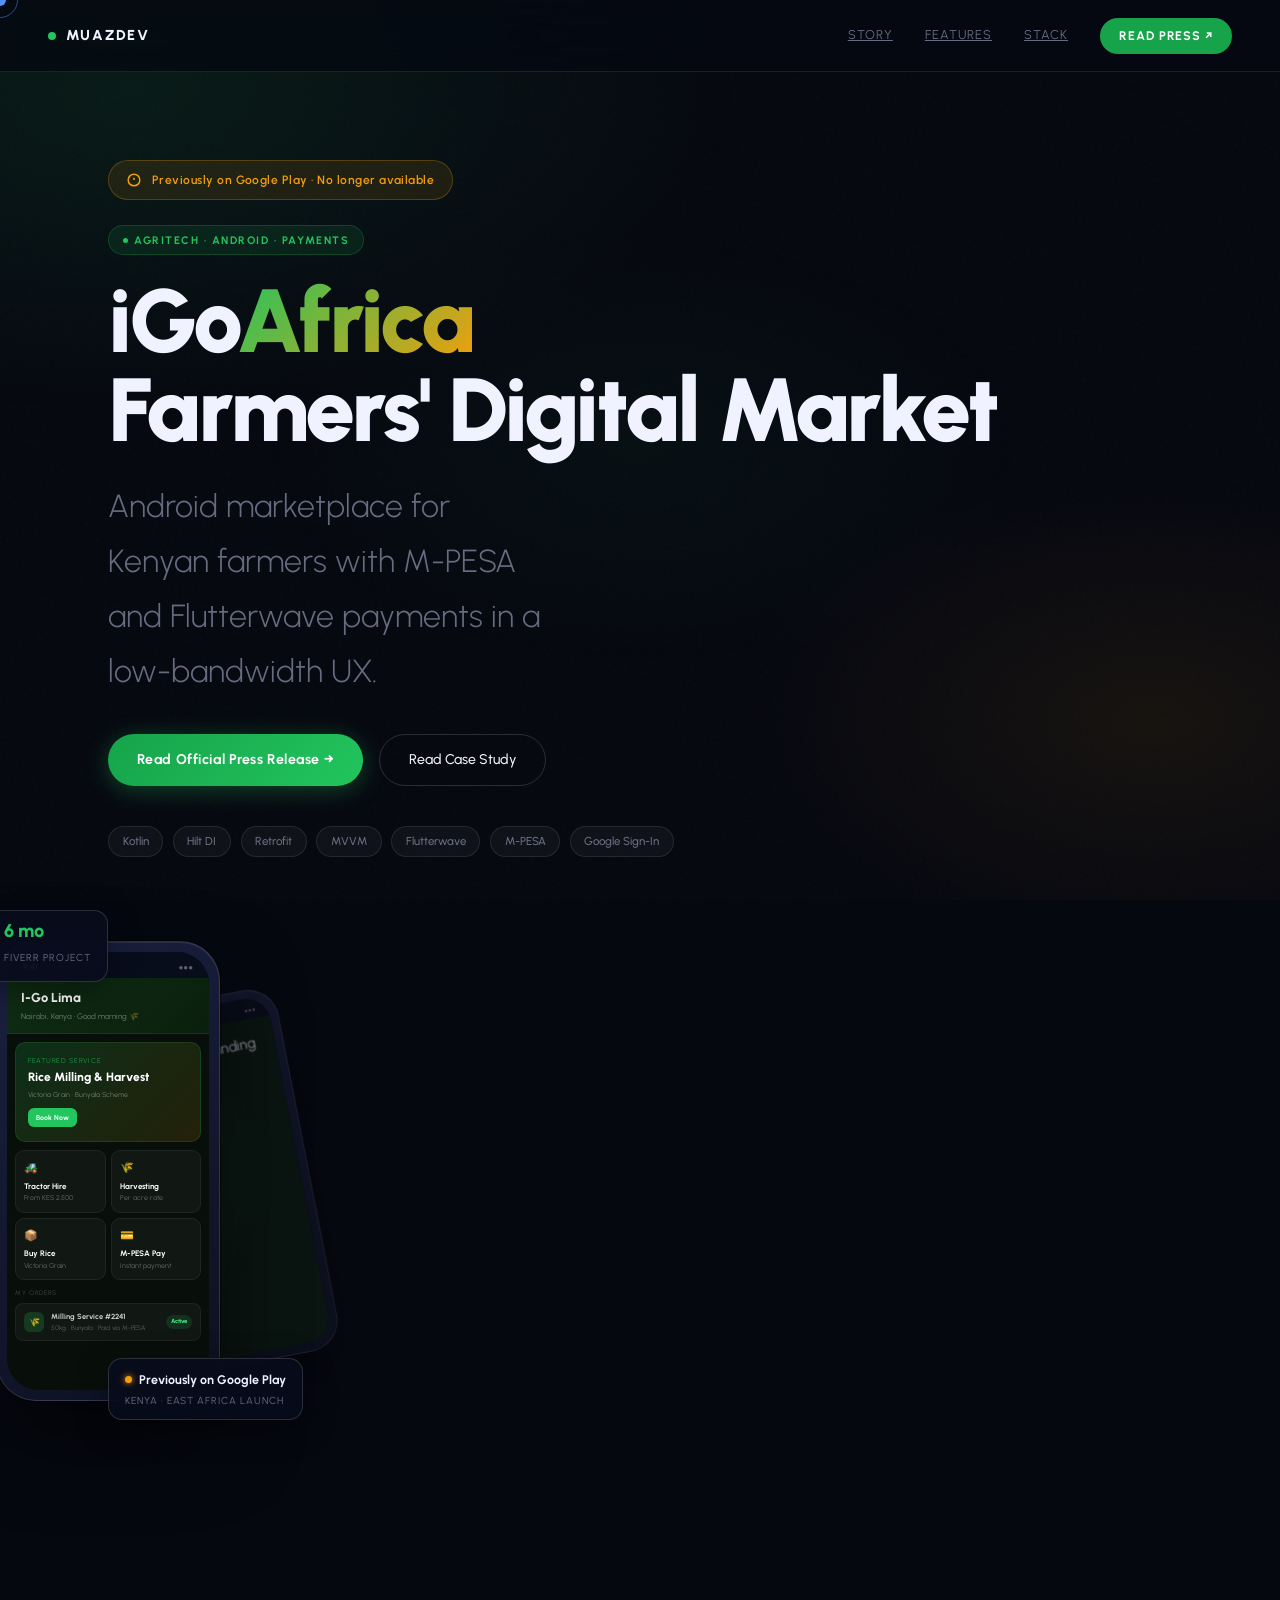
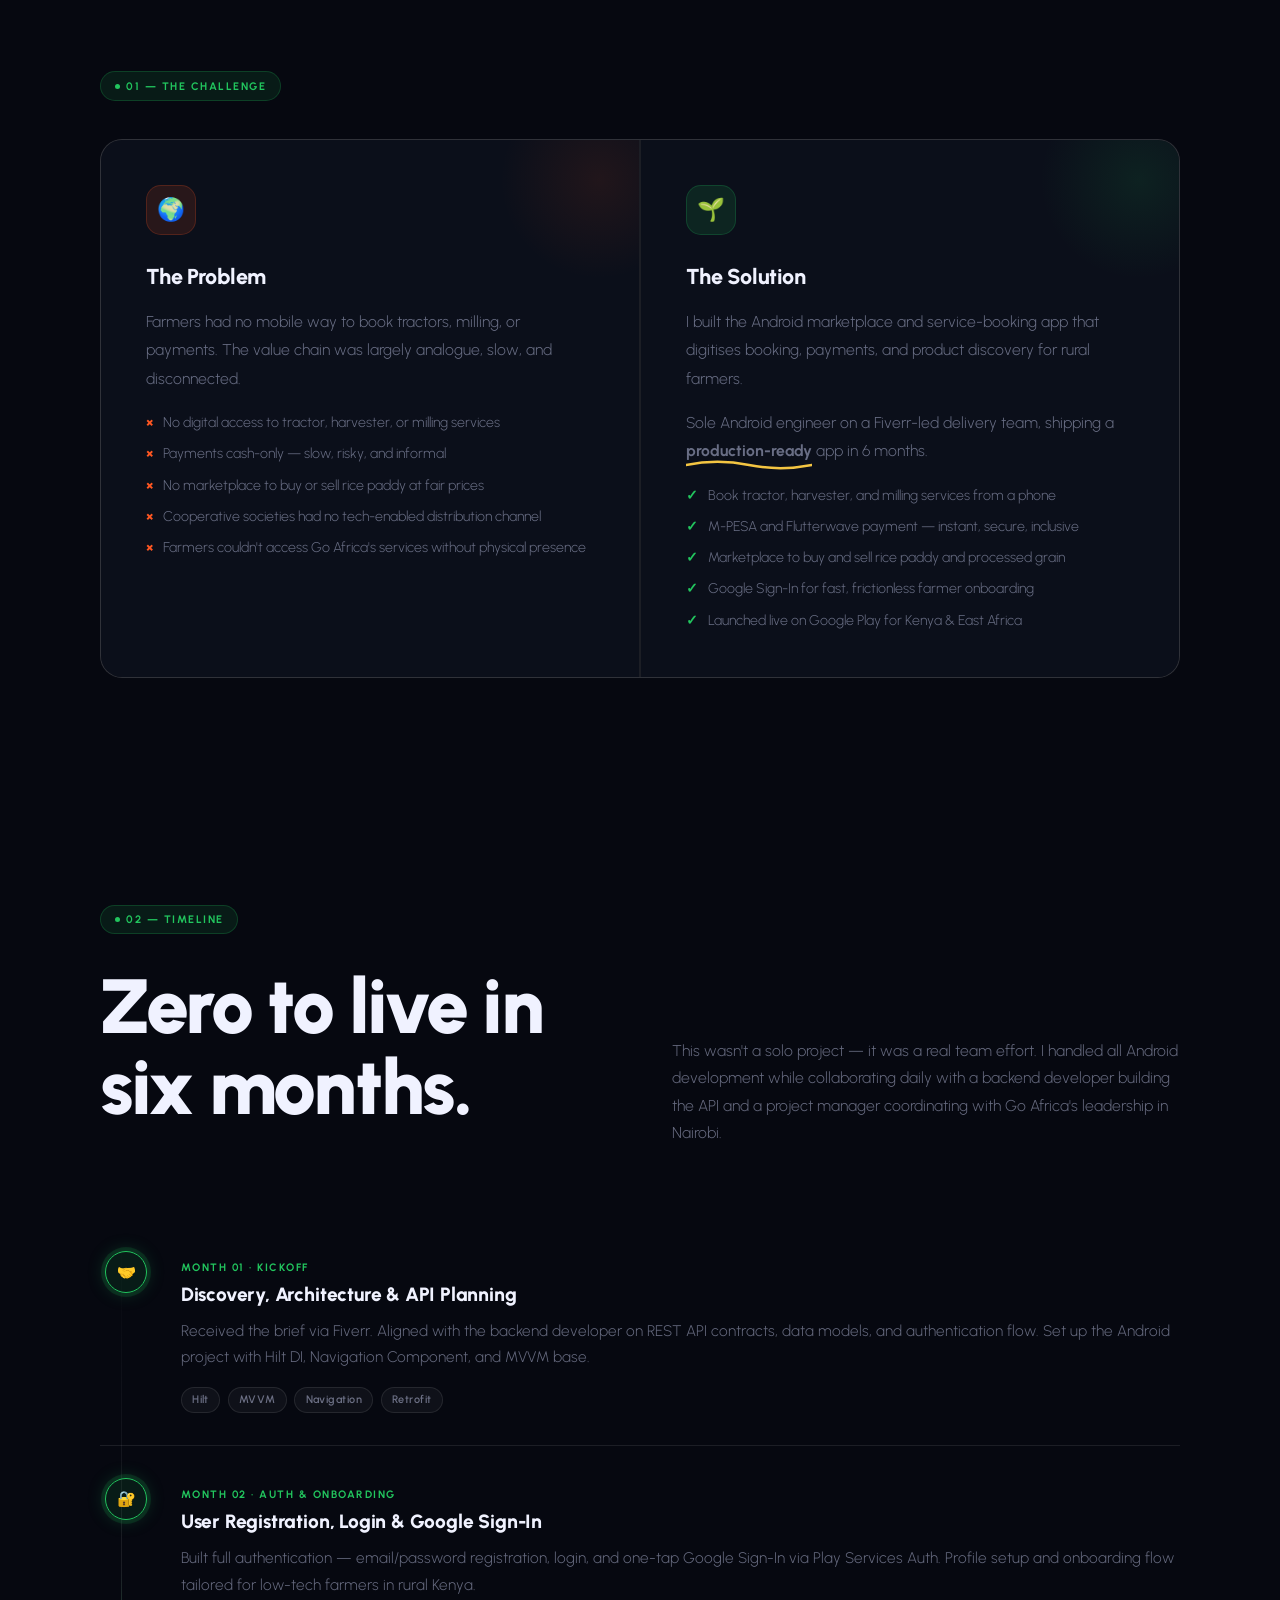
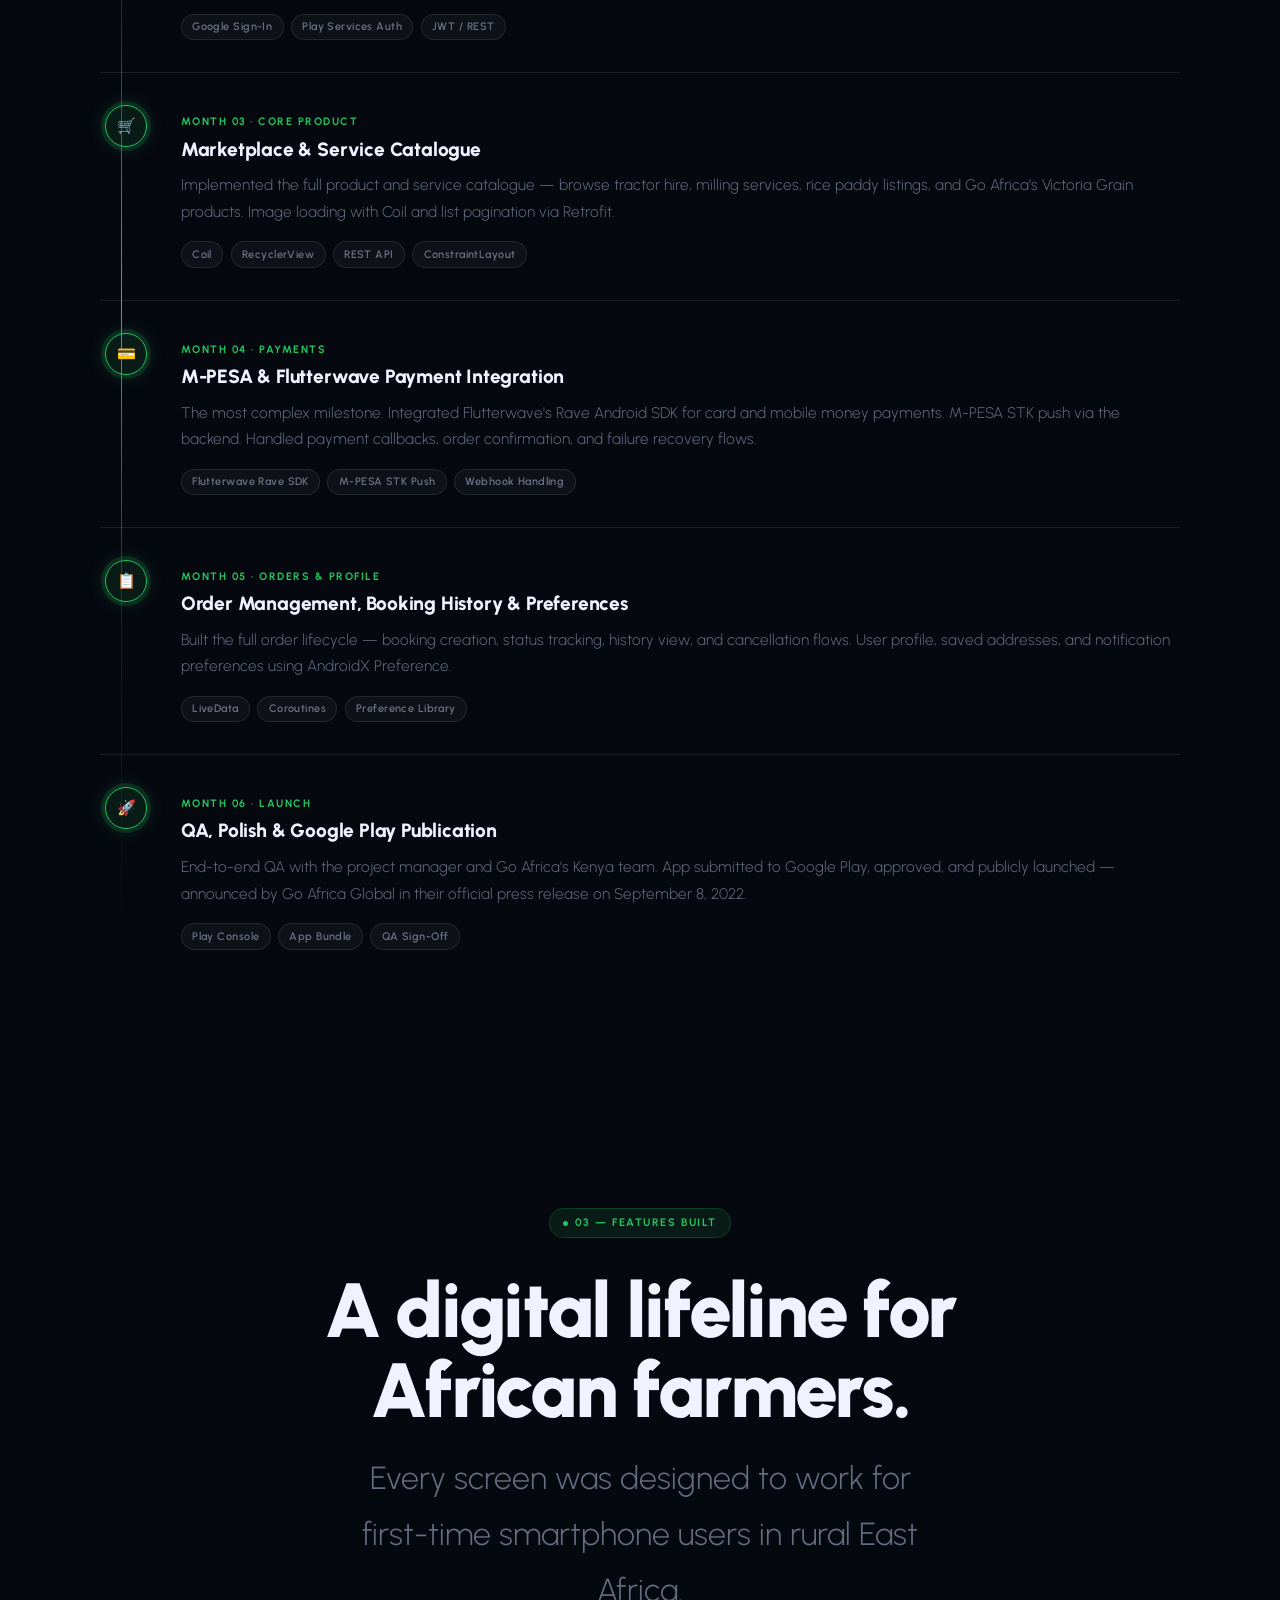
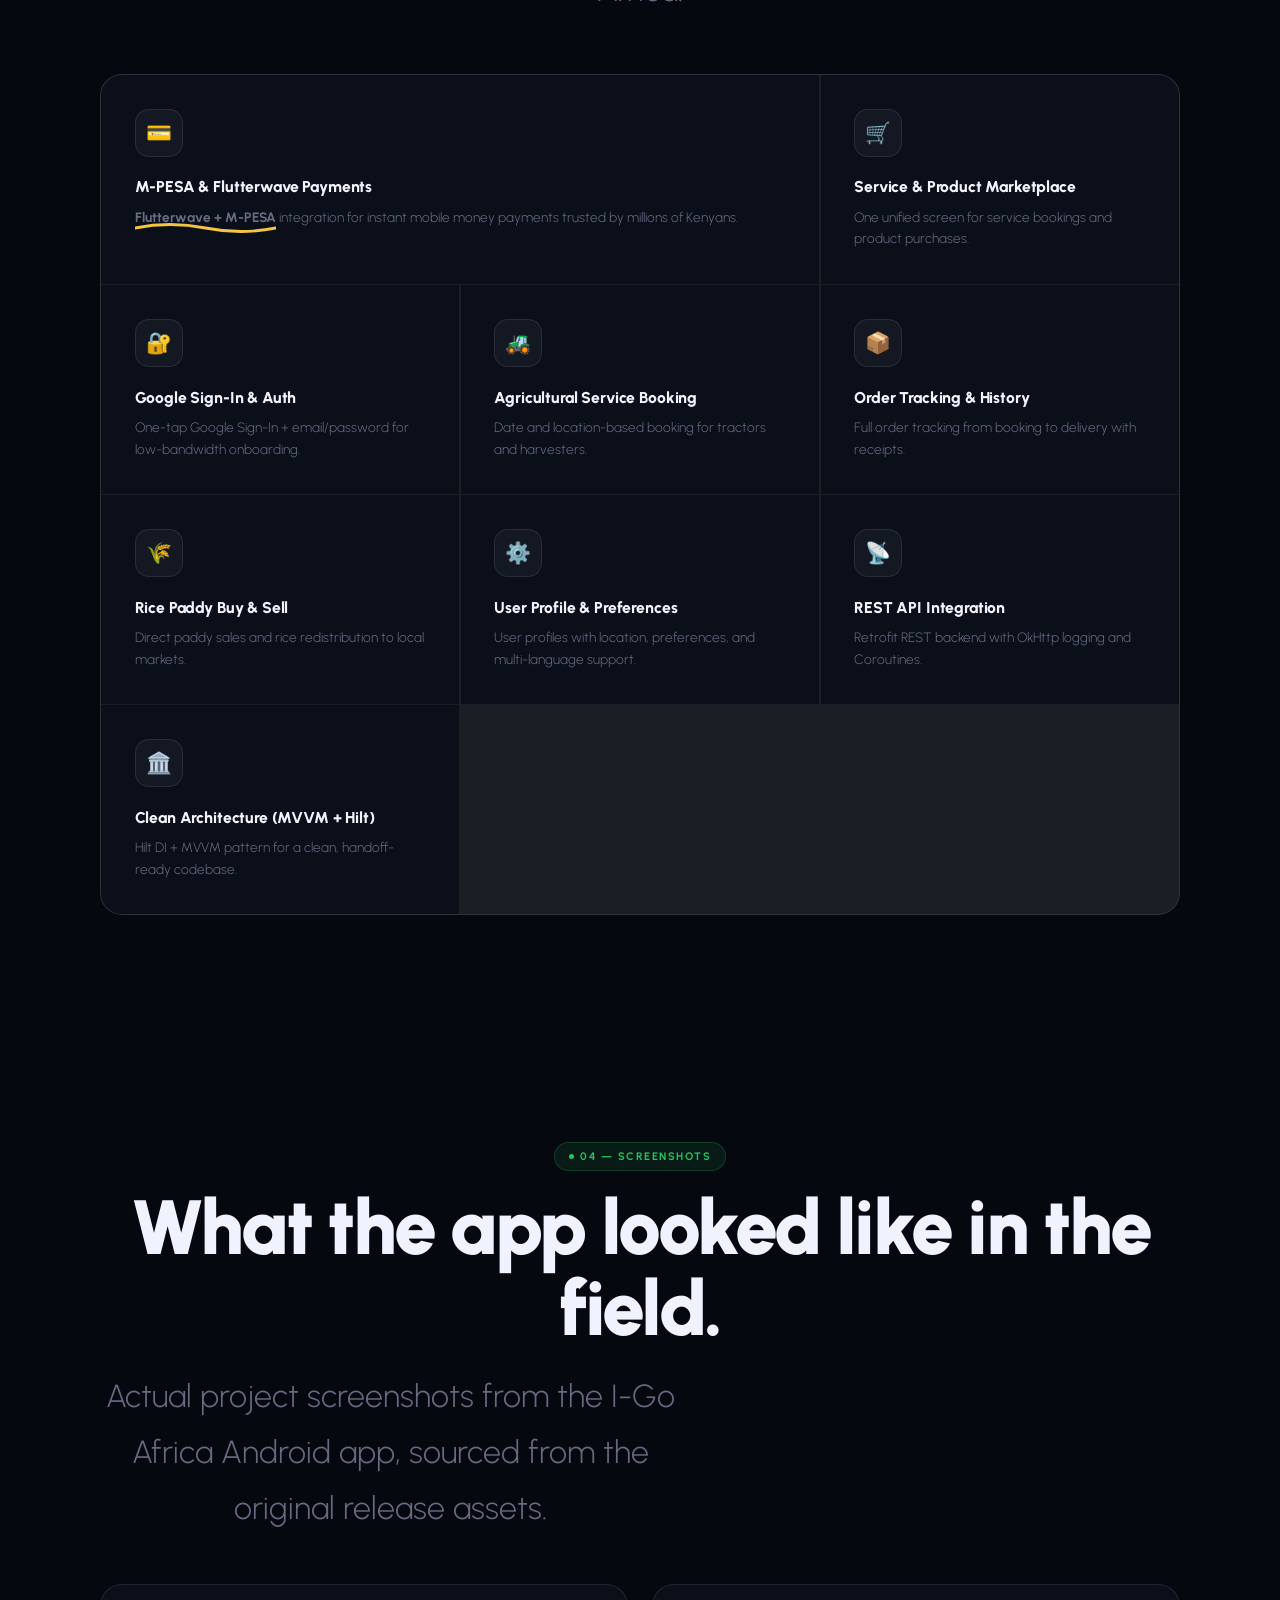
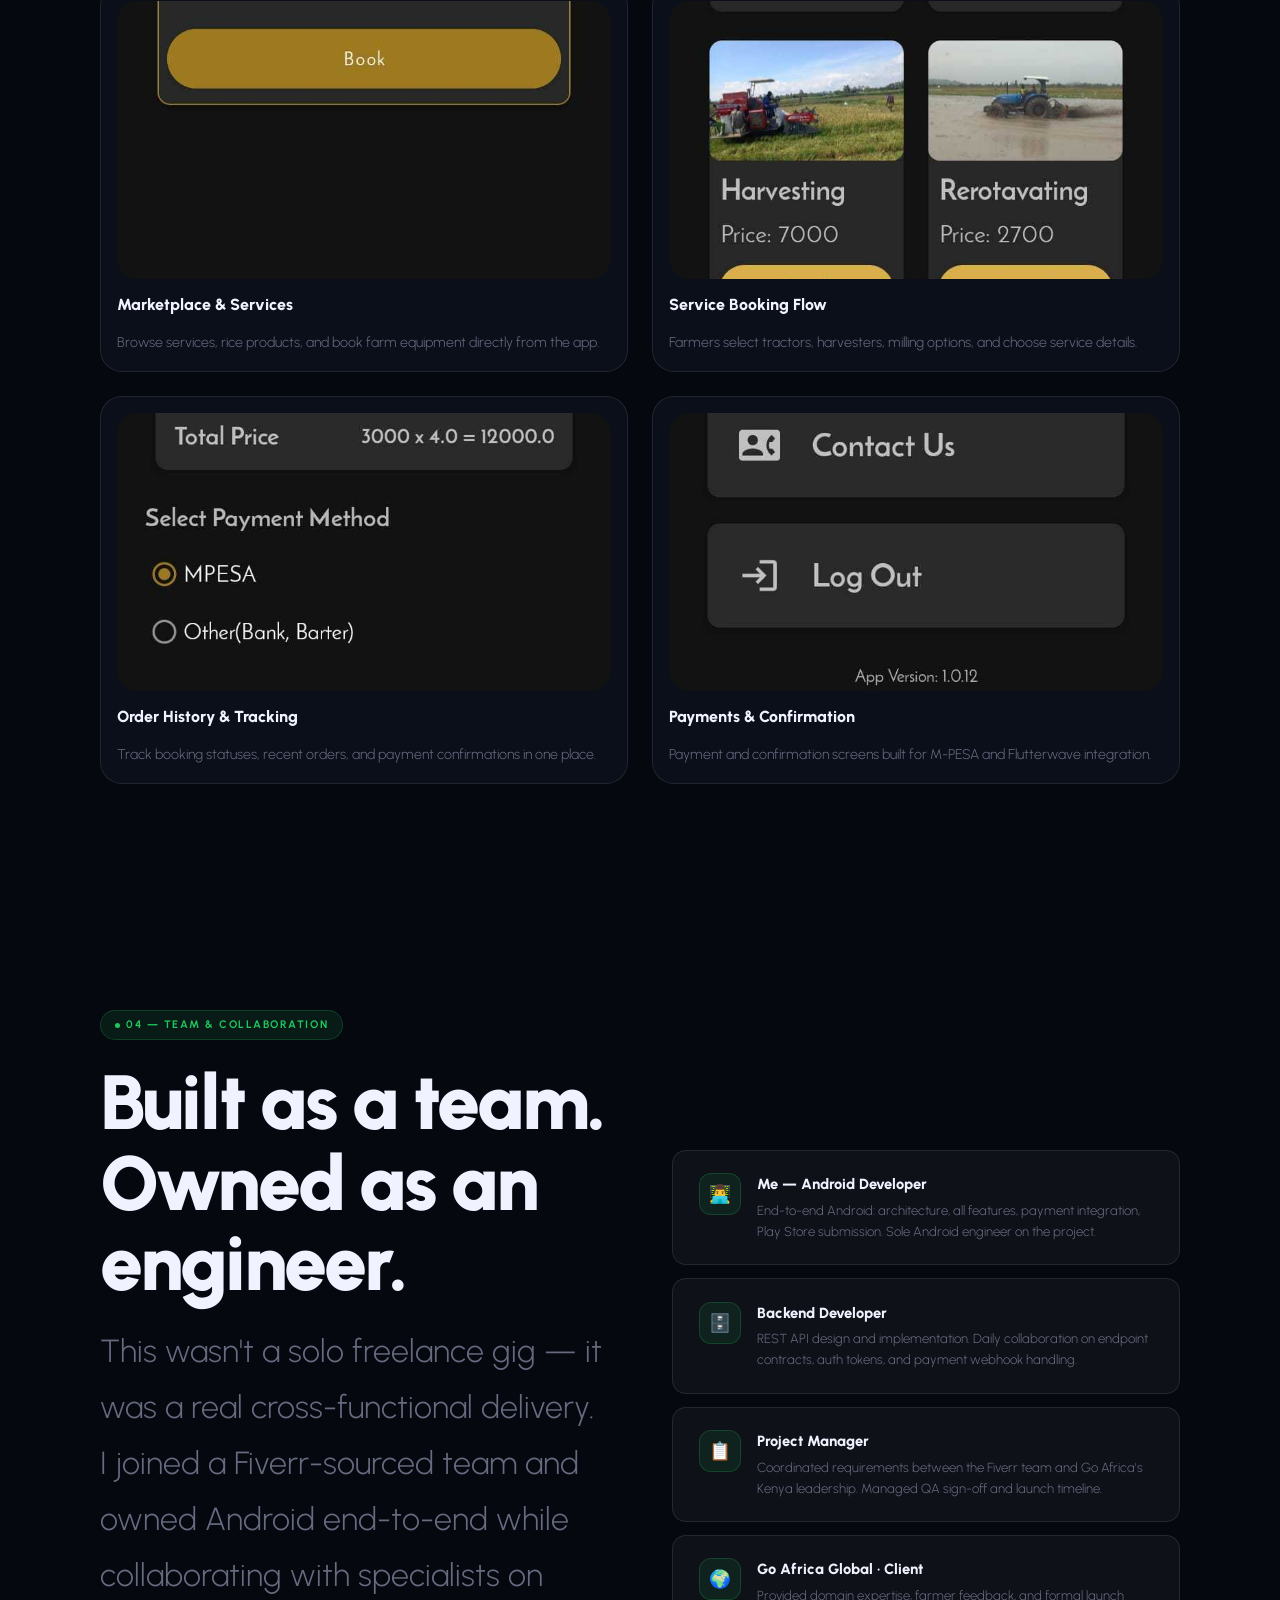
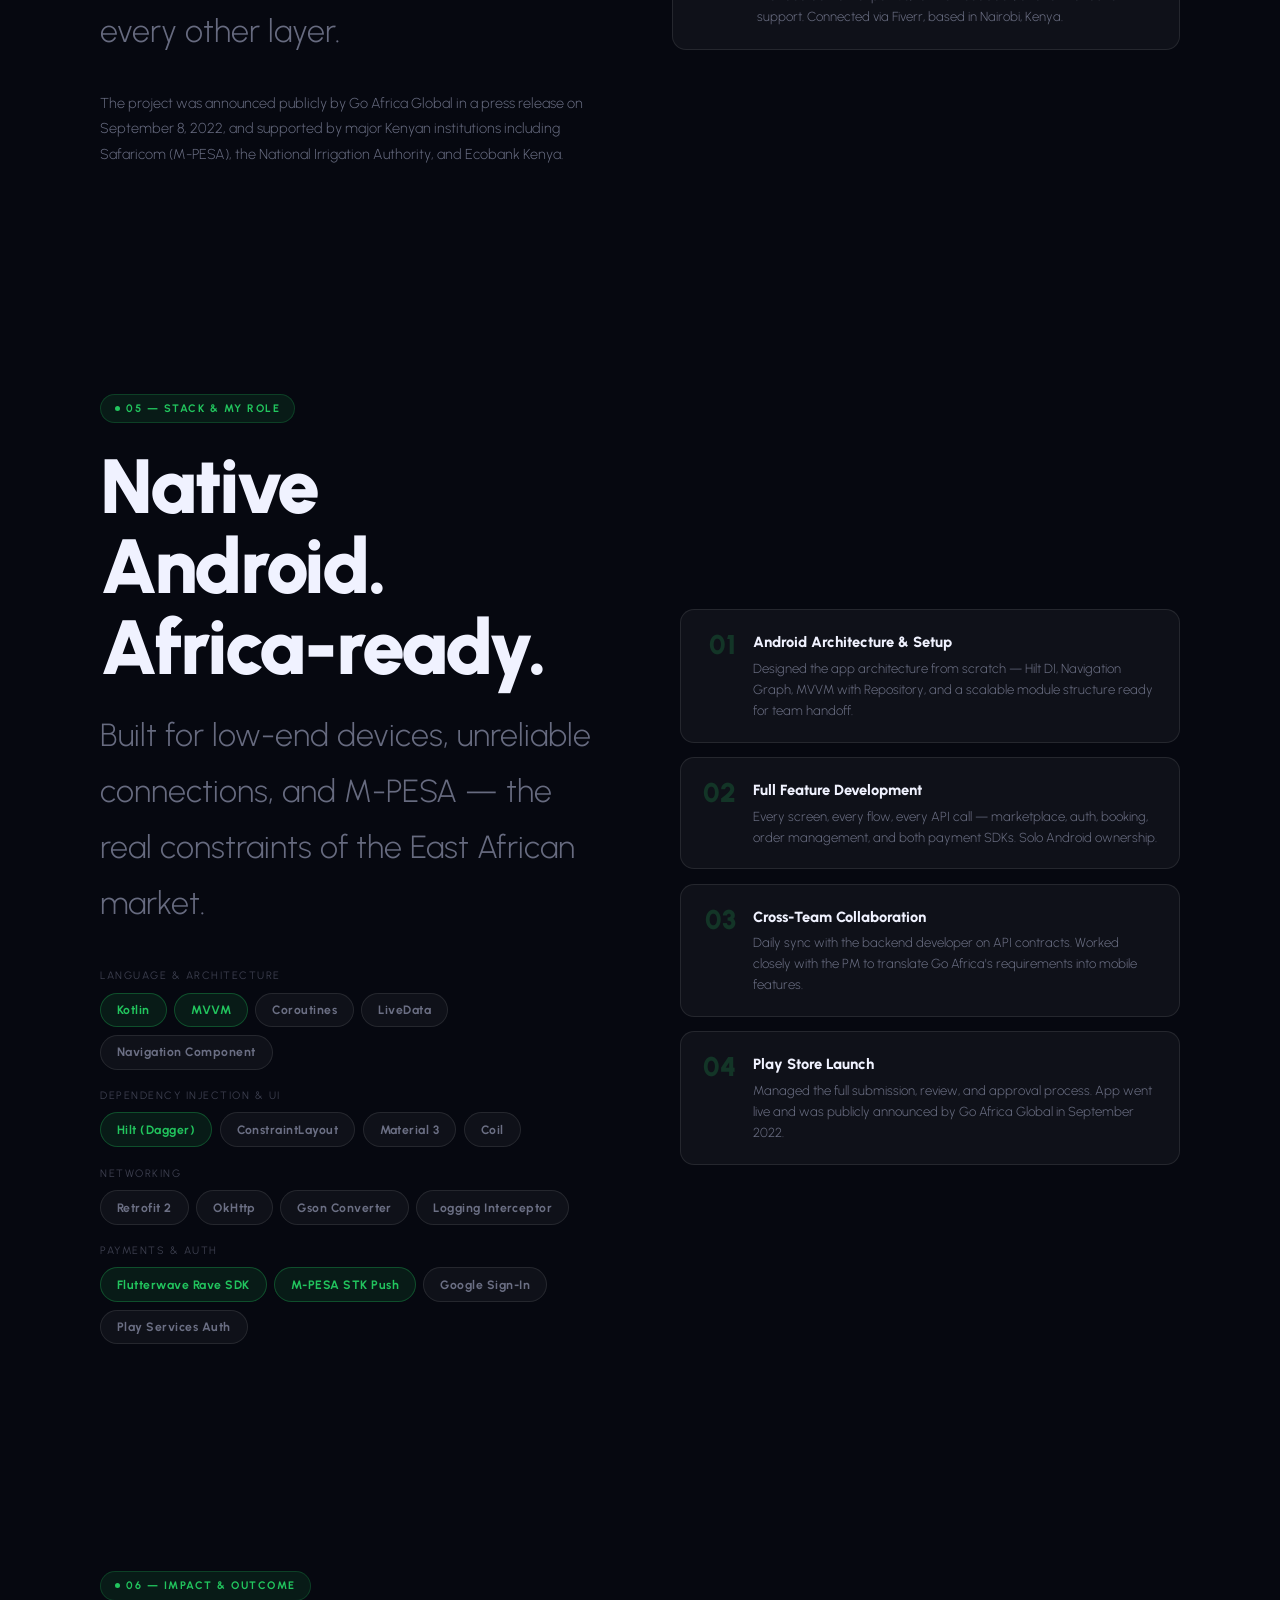
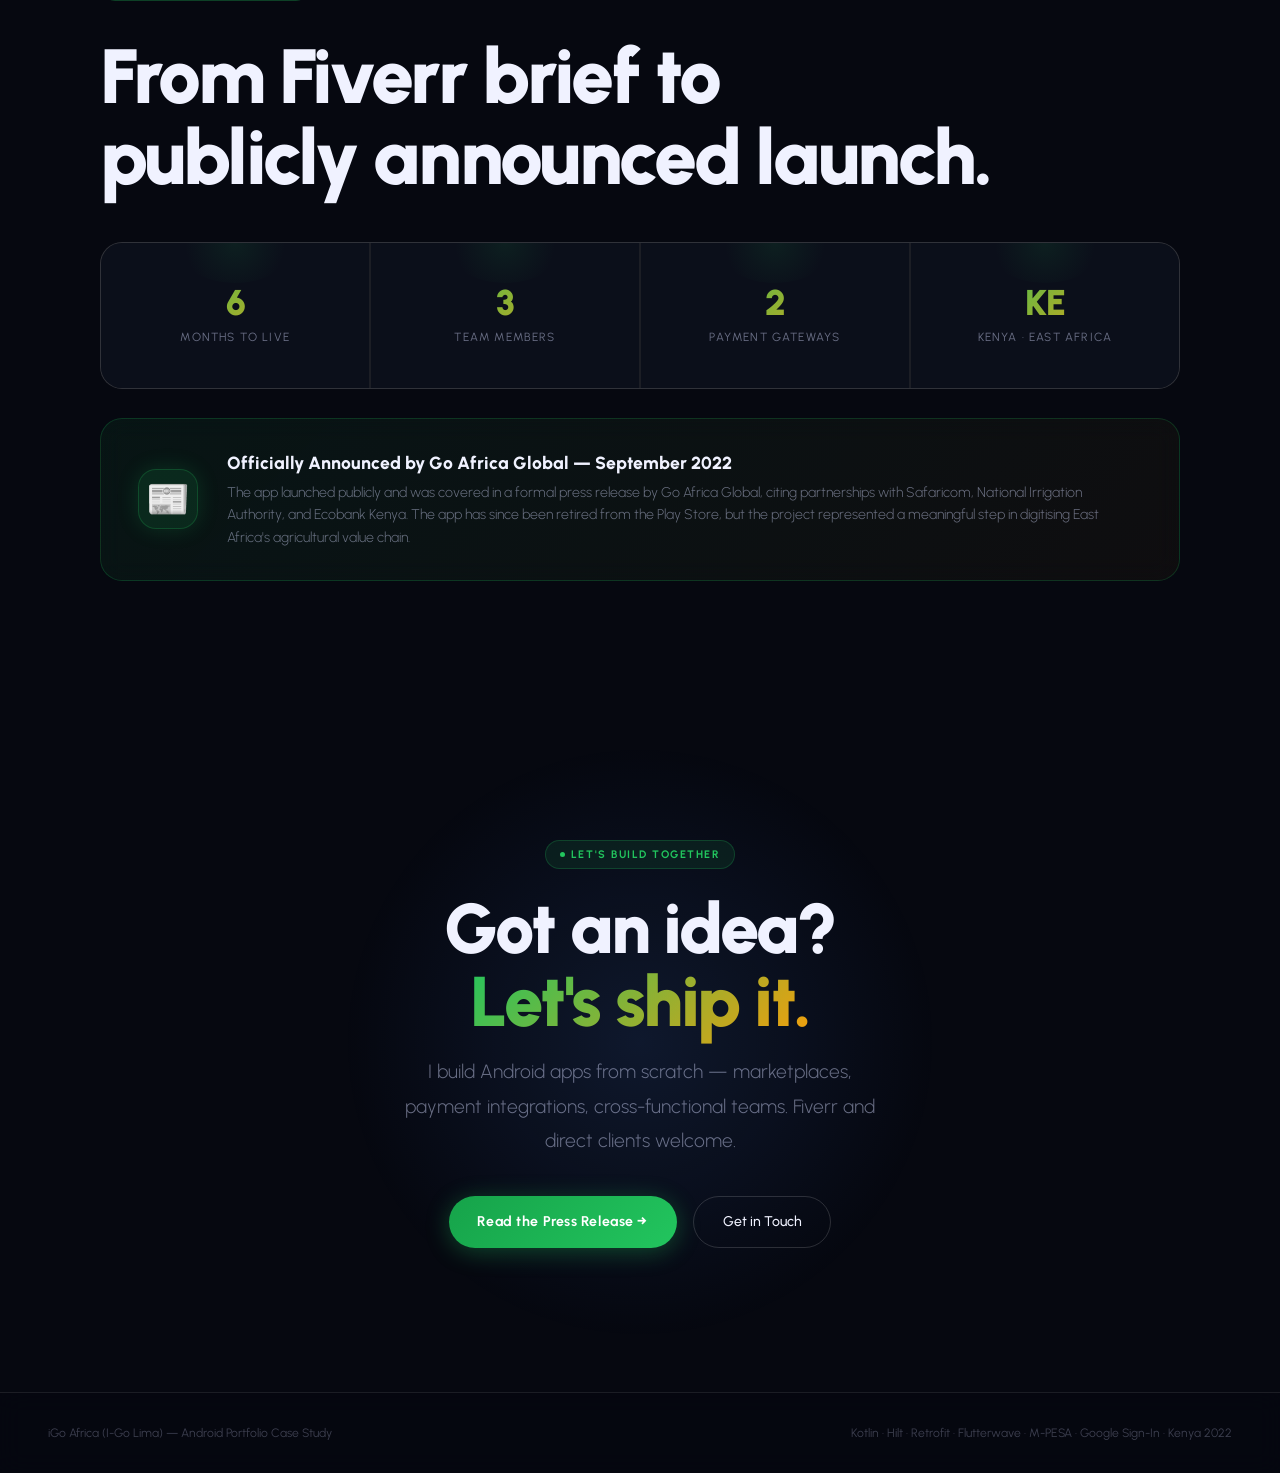
==== igoafrica-portfolio.html @ 0a761726 "Initial commit: muazdev portfolio site" ====
<!DOCTYPE html>
<html lang="en">
<head>
<meta charset="UTF-8">
<meta name="viewport" content="width=device-width, initial-scale=1.0">
<title>iGo Africa — Case Study</title>
<link href="https://fonts.googleapis.com/css2?family=Urbanist:ital,wght@0,300;0,400;0,500;0,700;0,800;0,900;1,300&display=swap" rel="stylesheet">
<link href="theme.css" rel="stylesheet">
<style>
/* ═══════════════════════════════════════════
   PAGE-SPECIFIC — igoafrica-portfolio.html
═══════════════════════════════════════════ */

/* ── HERO accent override: warm green for AgriTech ── */
:root {
  --accent:  #22c55e;
  --accent2: #16a34a;
  --accent3: #bbf7d0;
  --glow-accent: rgba(34,197,94,0.32);
  --warm:    #f59e0b;
}

/* Re-tint shared blue atoms with the page accent */
.nav-dot             { background: var(--accent); }
@keyframes pulse     { 0%,100%{box-shadow:0 0 0 0 var(--glow-accent);}50%{box-shadow:0 0 0 6px transparent;} }
.tag                 { background:rgba(34,197,94,0.1); border-color:rgba(34,197,94,0.22); color:var(--accent); }
.tag-dot             { background:var(--accent); }
.nav-cta             { background:var(--accent2); }
.nav-cta:hover       { background:var(--accent); box-shadow:0 4px 20px var(--glow-accent); }
.btn-p               { background:linear-gradient(135deg,var(--accent2),var(--accent)); box-shadow:0 4px 24px var(--glow-accent); }
.btn-p:hover         { box-shadow:0 8px 32px var(--glow-accent); }
.pglow               { background:radial-gradient(circle,rgba(34,197,94,0.18) 0%,transparent 70%); }
.fbdg.top .fbn,
.fbdg.bot .fbn       { color:var(--accent); }
.grad                { background:linear-gradient(135deg,var(--accent) 0%,var(--warm) 100%); -webkit-background-clip:text;-webkit-text-fill-color:transparent;background-clip:text; }
.chip:hover          { border-color:var(--accent); color:var(--accent); }

/* mesh accent shift */
.mesh { background:
  radial-gradient(ellipse 80% 60% at 10% 10%,rgba(34,197,94,0.1) 0%,transparent 60%),
  radial-gradient(ellipse 60% 50% at 90% 80%,rgba(245,158,11,0.07) 0%,transparent 55%),
  radial-gradient(ellipse 50% 40% at 50% 50%,rgba(22,163,74,0.05) 0%,transparent 60%);
}

/* ── OFFLINE BANNER ─────────────────────── */
.offline-banner {
  display:flex; align-items:center; gap:.7rem;
  padding:.6rem 1.1rem; border-radius:100px;
  background:rgba(245,158,11,0.1); border:1px solid rgba(245,158,11,0.25);
  font-size:.75rem; font-weight:600; color:var(--warm);
  letter-spacing:.04em; margin-bottom:1.4rem; width:fit-content;
}
.offline-banner svg { flex-shrink:0; }

/* ── PROBLEM / SOLUTION ─────────────────── */
.psgr{display:grid;grid-template-columns:1fr 1fr;gap:1.5px;background:var(--border);border:1px solid var(--border);border-radius:var(--r2);overflow:hidden;}
.pscard{background:var(--bg2);padding:2.8rem;position:relative;overflow:hidden;}
.pscard::before{content:'';position:absolute;top:-60px;right:-60px;width:200px;height:200px;border-radius:50%;pointer-events:none;}
.pscard.prob::before{background:radial-gradient(circle,rgba(255,87,34,0.09) 0%,transparent 70%);}
.pscard.sol::before{background:radial-gradient(circle,rgba(34,197,94,0.1) 0%,transparent 70%);}
.psic{width:50px;height:50px;border-radius:15px;display:flex;align-items:center;justify-content:center;font-size:1.4rem;margin-bottom:1.5rem;}
.psic.p{background:rgba(255,87,34,0.12);border:1px solid rgba(255,87,34,0.2);}
.psic.s{background:rgba(34,197,94,0.12);border:1px solid rgba(34,197,94,0.2);}
.pscard h3{font-weight:800;font-size:1.35rem;letter-spacing:-.02em;margin-bottom:.9rem;}
.pscard p{font-size:.98rem;font-weight:300;color:var(--muted);line-height:1.8;margin-bottom:1rem;}
.pslist{list-style:none;display:flex;flex-direction:column;gap:.55rem;margin-top:1.2rem;}
.pslist li{display:flex;align-items:flex-start;gap:.65rem;font-size:.88rem;font-weight:300;color:var(--muted);}
.pslist li::before{content:'×';color:#ff5722;font-weight:800;font-size:.88rem;flex-shrink:0;}
.pslist.g li::before{content:'✓';color:var(--accent);}

/* ── TIMELINE ───────────────────────────── */
.tl-sec{padding:7rem 0;}
.tlhdr{display:grid;grid-template-columns:1fr 1fr;gap:4rem;align-items:end;margin-bottom:4.5rem;}
.tlhdr-r{color:var(--muted);font-size:.98rem;font-weight:300;line-height:1.75;}
.tlt{position:relative;}
.tlline{position:absolute;left:21px;top:22px;bottom:22px;width:1px;background:linear-gradient(to bottom,transparent,var(--border),var(--accent),var(--border),transparent);}
.tlit{display:grid;grid-template-columns:52px 1fr;gap:1.8rem;padding:2rem 0;border-bottom:1px solid var(--border);}
.tlit:last-child{border-bottom:none;}
.tlnode{display:flex;flex-direction:column;align-items:center;}
.tlcirc{width:42px;height:42px;border-radius:50%;background:var(--bg2);border:1.5px solid var(--border2);display:flex;align-items:center;justify-content:center;font-size:.95rem;flex-shrink:0;position:relative;z-index:1;transition:border-color .3s,box-shadow .3s;}
.tlit.a .tlcirc{border-color:var(--accent);box-shadow:0 0 0 4px rgba(34,197,94,0.14),0 0 18px rgba(34,197,94,0.25);background:rgba(34,197,94,0.1);}
.tlbody{padding-top:.5rem;}
.tlph{font-size:.67rem;font-weight:700;letter-spacing:.14em;text-transform:uppercase;color:var(--accent);margin-bottom:.25rem;}
.tltit{font-weight:800;font-size:1.2rem;letter-spacing:-.01em;margin-bottom:.45rem;}
.tldesc{font-size:.96rem;font-weight:300;color:var(--muted);line-height:1.72;margin-bottom:1rem;}
.tltags{display:flex;gap:.45rem;flex-wrap:wrap;}
.tltag{font-size:.68rem;font-weight:600;letter-spacing:.04em;padding:.22rem .65rem;border-radius:100px;background:var(--surface);border:1px solid var(--border);color:var(--muted);}

/* ── FEATURE GRID ───────────────────────── */
.feat-sec{padding:7rem 0;}
.fhdr{text-align:center;margin-bottom:3.5rem;}
.fhdr .sub{margin:0 auto;}
.fgrid{display:grid;grid-template-columns:repeat(3,1fr);gap:1.5px;background:var(--border);border:1px solid var(--border);border-radius:var(--r2);overflow:hidden;}
.fcard{background:var(--bg2);padding:2.1rem;position:relative;overflow:hidden;transition:background .25s;}
.fcard:hover{background:rgba(255,255,255,.032);}
.fcard::after{content:'';position:absolute;inset:0;background:linear-gradient(135deg,var(--glass) 0%,transparent 60%);opacity:0;transition:opacity .3s;pointer-events:none;}
.fcard:hover::after{opacity:1;}
.fcard.wide{grid-column:span 2;}
.ficw{width:48px;height:48px;border-radius:14px;display:flex;align-items:center;justify-content:center;font-size:1.3rem;margin-bottom:1.1rem;background:var(--surface);border:1px solid var(--border);transition:border-color .3s,box-shadow .3s;}
.fcard:hover .ficw{border-color:rgba(34,197,94,.4);box-shadow:0 0 18px rgba(34,197,94,.14);}
.fcard h3{font-weight:800;font-size:.98rem;letter-spacing:-.01em;margin-bottom:.45rem;}
.fcard p{font-size:.85rem;font-weight:300;color:var(--muted);line-height:1.6;}

/* ── SCREENSHOT GALLERY ─────────────────── */
.screen-sec{padding:7rem 0;}
.shdr{text-align:center;margin-bottom:3rem;}
.screen-grid{display:grid;grid-template-columns:repeat(2,minmax(0,1fr));gap:1.5rem;}
.screen-card{background:var(--bg2);border:1px solid var(--border);border-radius:var(--r2);overflow:hidden;transition:transform .24s,box-shadow .24s;}
.screen-card:hover{transform:translateY(-4px);box-shadow:0 20px 40px rgba(0,0,0,.08);}
.screen-card a{display:grid;gap:.85rem;text-decoration:none;color:inherit;padding:1rem;}
.screen-card img{width:100%;height:auto;aspect-ratio:16/9;object-fit:cover;border-radius:calc(var(--r2) - 1px);}
.screen-card h3{font-size:1rem;font-weight:800;margin:0;}
.screen-card p{margin:0;font-size:.88rem;font-weight:300;color:var(--muted);line-height:1.65;}

/* ── COLLAB SECTION ─────────────────────── */
.collab-sec{padding:7rem 0;}
.collab-grid{display:grid;grid-template-columns:1fr 1fr;gap:4rem;align-items:center;}
.collab-card{padding:1.4rem 1.6rem;border-radius:var(--r);background:var(--surface);border:1px solid var(--border);display:flex;align-items:flex-start;gap:1rem;transition:border-color .2s,background .2s;margin-bottom:.8rem;}
.collab-card:hover{border-color:var(--border2);background:var(--glass);}
.collab-icon{width:42px;height:42px;border-radius:12px;background:rgba(34,197,94,0.1);border:1px solid rgba(34,197,94,0.2);display:flex;align-items:center;justify-content:center;font-size:1.1rem;flex-shrink:0;}
.collab-card h4{font-weight:800;font-size:.92rem;margin-bottom:.2rem;}
.collab-card p{font-size:.82rem;font-weight:300;color:var(--muted);}

/* ── TECH STACK ─────────────────────────── */
.tech-sec{padding:7rem 0;}
.techlyt{display:grid;grid-template-columns:1fr 1fr;gap:5rem;align-items:center;}
.tg{display:flex;flex-direction:column;gap:1.1rem;}
.tgrp-lbl{font-size:.67rem;letter-spacing:.14em;text-transform:uppercase;color:var(--muted2);margin-bottom:.5rem;}
.trow{display:flex;flex-wrap:wrap;gap:.45rem;}
.tpill{font-size:.76rem;font-weight:700;letter-spacing:.04em;padding:.42rem 1rem;border-radius:100px;background:var(--surface);border:1px solid var(--border);color:var(--muted);transition:all .22s;cursor:default;}
.tpill:hover{background:rgba(34,197,94,.1);border-color:rgba(34,197,94,.38);color:var(--accent);}
.tpill.c{background:rgba(34,197,94,.1);border-color:rgba(34,197,94,.3);color:var(--accent);}
.rolestack{display:flex;flex-direction:column;gap:.9rem;}
.roleitem{display:grid;grid-template-columns:auto 1fr;gap:1.1rem;align-items:start;padding:1.3rem;border-radius:var(--r);background:var(--surface);border:1px solid var(--border);transition:border-color .2s,background .2s;}
.roleitem:hover{border-color:var(--border2);background:var(--glass);}
.rolenum{font-weight:900;font-size:1.7rem;color:rgba(34,197,94,.2);line-height:1;min-width:34px;text-align:right;}
.roleitem h4{font-weight:800;font-size:.92rem;margin-bottom:.2rem;}
.roleitem p{font-size:.82rem;font-weight:300;color:var(--muted);}

/* ── METRICS ────────────────────────────── */
.met-sec{padding:7rem 0;}
.metgrid{display:grid;grid-template-columns:repeat(4,1fr);gap:1.5px;background:var(--border);border:1px solid var(--border);border-radius:var(--r2);overflow:hidden;margin-bottom:1.8rem;}
.metcell{background:var(--bg2);padding:2.6rem 2rem;text-align:center;position:relative;overflow:hidden;transition:background .2s;}
.metcell:hover{background:rgba(255,255,255,.03);}
.metcell::before{content:'';position:absolute;top:-40px;left:50%;transform:translateX(-50%);width:120px;height:80px;border-radius:50%;background:radial-gradient(circle,rgba(34,197,94,.09) 0%,transparent 70%);pointer-events:none;}
.metnum{font-weight:900;font-size:clamp(2rem,2.8vw,2.9rem);letter-spacing:-.03em;background:linear-gradient(135deg,var(--accent) 0%,var(--warm) 100%);-webkit-background-clip:text;-webkit-text-fill-color:transparent;background-clip:text;display:block;line-height:1;}
.metlbl{font-size:.74rem;text-transform:uppercase;letter-spacing:.1em;color:var(--muted);margin-top:.45rem;display:block;}
.awdg{padding:1.9rem 2.3rem;background:linear-gradient(135deg,rgba(34,197,94,.07) 0%,rgba(245,158,11,.04) 100%);border:1px solid rgba(34,197,94,.2);border-radius:var(--r2);display:flex;align-items:center;gap:1.8rem;backdrop-filter:blur(12px);}
.awic{font-size:2.2rem;width:60px;height:60px;border-radius:18px;flex-shrink:0;background:rgba(34,197,94,.12);border:1px solid rgba(34,197,94,.22);display:flex;align-items:center;justify-content:center;box-shadow:0 0 22px rgba(34,197,94,.16);}
.awtxt h4{font-weight:800;font-size:1.1rem;margin-bottom:.28rem;}
.awtxt p{font-size:.88rem;font-weight:300;color:var(--muted);}

/* ── RESPONSIVE ─────────────────────────── */
@media(max-width:960px){
  .psgr{grid-template-columns:1fr;}
  .tlhdr{grid-template-columns:1fr;gap:1.5rem;}
  .fgrid{grid-template-columns:1fr 1fr;}
  .fcard.wide{grid-column:span 2;}
  .techlyt,.collab-grid{grid-template-columns:1fr;}
  .metgrid{grid-template-columns:1fr 1fr;}
}
@media(max-width:600px){
  .fgrid{grid-template-columns:1fr;}
  .fcard.wide{grid-column:span 1;}
  .metgrid{grid-template-columns:1fr 1fr;}
  .awdg{flex-direction:column;text-align:center;}
}
</style>
</head>
<body>

<div class="cursor" id="cur"></div>
<div class="cursor-ring" id="curRing"></div>
<div class="mesh"></div>

<!-- NAV -->
<nav>
  <a class="nav-logo" href="index.html"><span class="nav-dot"></span>MuazDev</a>
  <div class="nav-links">
    <a class="nav-link" href="#story">Story</a>
    <a class="nav-link" href="#features">Features</a>
    <a class="nav-link" href="#tech">Stack</a>
    <a class="nav-cta" href="https://goafricaglobal.com/4482-eppraf/" target="_blank">Read Press ↗</a>
  </div>
</nav>

<!-- ██ HERO ██ -->
<div style="position:relative;z-index:1;">
<div class="hero rv">
  <div>
    <!-- Offline notice -->
    <div class="offline-banner">
      <svg width="14" height="14" viewBox="0 0 24 24" fill="none" stroke="currentColor" stroke-width="2.5"><circle cx="12" cy="12" r="10"/><line x1="12" y1="8" x2="12" y2="12"/><line x1="12" y1="16" x2="12.01" y2="16"/></svg>
      Previously on Google Play · No longer available
    </div>

    <div style="margin-bottom:1.3rem;">
      <span class="tag"><span class="tag-dot"></span>AgriTech · Android · Payments</span>
    </div>
    <h1 class="hero-headline">iGo<span class="grad">Africa</span><br>Farmers' Digital Market</h1>
    <p class="sub" style="max-width:450px;margin-bottom:2.2rem;line-height:1.72;">
      Android marketplace for Kenyan farmers with M-PESA and Flutterwave payments in a low-bandwidth UX.
    </p>
    <div class="hero-actions">
      <a class="btn-p" href="https://goafricaglobal.com/4482-eppraf/" target="_blank">Read Official Press Release →</a>
      <a class="btn-g" href="#story">Read Case Study</a>
    </div>
    <div class="chips">
      <span class="chip">Kotlin</span>
      <span class="chip">Hilt DI</span>
      <span class="chip">Retrofit</span>
      <span class="chip">MVVM</span>
      <span class="chip">Flutterwave</span>
      <span class="chip">M-PESA</span>
      <span class="chip">Google Sign-In</span>
    </div>
  </div>

  <div class="hero-visual">
    <div class="pglow"></div>

    <!-- Side-left phone -->
    <div class="phone side-l">
      <div class="ps">
        <div class="psb"><span class="psb-t">9:41</span><span>●●●</span></div>
        <img class="ps-img"
          src="https://i0.wp.com/i-goafrica.com/wp-content/uploads/2024/01/indigenous-goafrica-limited-gradient.png?fit=2192%2C1494&ssl=1"
          alt="iGoAfrica branding"
          style="object-fit:contain;background:#0b1a10;padding:1rem;"
          loading="lazy"/>
      </div>
    </div>

    <!-- Main phone -->
    <div class="phone main">
      <div class="ps">
        <div class="psb"><span class="psb-t">9:41</span><span>●●●</span></div>
        <!-- Illustrated app UI since real screenshots unavailable -->
        <div style="flex:1;display:flex;flex-direction:column;background:#080f0a;overflow:hidden;">
          <!-- App header -->
          <div style="padding:10px 14px;background:linear-gradient(135deg,#0f2d14,#0a1f0d);border-bottom:1px solid rgba(34,197,94,0.12);">
            <div style="font-size:13px;font-weight:800;color:#fff;">I-Go Lima</div>
            <div style="font-size:8px;color:rgba(255,255,255,.4);margin-top:1px;">Nairobi, Kenya · Good morning 🌾</div>
          </div>
          <!-- Hero banner -->
          <div style="margin:8px;border-radius:10px;background:linear-gradient(135deg,rgba(34,197,94,.18),rgba(245,158,11,.12));border:1px solid rgba(34,197,94,.15);padding:12px;">
            <div style="font-size:7px;text-transform:uppercase;letter-spacing:.1em;color:rgba(34,197,94,.7);">Featured Service</div>
            <div style="font-size:12px;font-weight:800;color:#fff;margin-top:2px;">Rice Milling & Harvest</div>
            <div style="font-size:7px;color:rgba(255,255,255,.4);margin-top:2px;">Victoria Grain · Bunyala Scheme</div>
            <div style="margin-top:8px;background:var(--accent);border-radius:6px;padding:4px 8px;display:inline-block;font-size:7px;font-weight:700;color:#fff;">Book Now</div>
          </div>
          <!-- Service grid -->
          <div style="padding:0 8px;display:grid;grid-template-columns:1fr 1fr;gap:5px;">
            <div style="background:rgba(255,255,255,.04);border:1px solid rgba(255,255,255,.06);border-radius:9px;padding:8px;">
              <div style="font-size:11px;margin-bottom:3px;">🚜</div>
              <div style="font-size:8px;font-weight:700;color:#fff;">Tractor Hire</div>
              <div style="font-size:7px;color:rgba(255,255,255,.35);">From KES 2,500</div>
            </div>
            <div style="background:rgba(255,255,255,.04);border:1px solid rgba(255,255,255,.06);border-radius:9px;padding:8px;">
              <div style="font-size:11px;margin-bottom:3px;">🌾</div>
              <div style="font-size:8px;font-weight:700;color:#fff;">Harvesting</div>
              <div style="font-size:7px;color:rgba(255,255,255,.35);">Per acre rate</div>
            </div>
            <div style="background:rgba(255,255,255,.04);border:1px solid rgba(255,255,255,.06);border-radius:9px;padding:8px;">
              <div style="font-size:11px;margin-bottom:3px;">📦</div>
              <div style="font-size:8px;font-weight:700;color:#fff;">Buy Rice</div>
              <div style="font-size:7px;color:rgba(255,255,255,.35);">Victoria Grain</div>
            </div>
            <div style="background:rgba(255,255,255,.04);border:1px solid rgba(255,255,255,.06);border-radius:9px;padding:8px;">
              <div style="font-size:11px;margin-bottom:3px;">💳</div>
              <div style="font-size:8px;font-weight:700;color:#fff;">M-PESA Pay</div>
              <div style="font-size:7px;color:rgba(255,255,255,.35);">Instant payment</div>
            </div>
          </div>
          <!-- Orders -->
          <div style="padding:8px;">
            <div style="font-size:6.5px;text-transform:uppercase;letter-spacing:.1em;color:rgba(255,255,255,.22);margin-bottom:4px;">My Orders</div>
            <div style="background:rgba(255,255,255,.04);border:1px solid rgba(255,255,255,.05);border-radius:8px;padding:7px 8px;display:flex;align-items:center;gap:7px;">
              <div style="width:20px;height:20px;border-radius:6px;background:rgba(34,197,94,.2);display:flex;align-items:center;justify-content:center;font-size:9px;flex-shrink:0;">🌾</div>
              <div style="flex:1;"><div style="font-size:7.5px;font-weight:700;color:rgba(255,255,255,.8);">Milling Service #2241</div><div style="font-size:6.5px;color:rgba(255,255,255,.3);">50kg · Bunyala · Paid via M-PESA</div></div>
              <div style="font-size:6px;font-weight:700;padding:2px 5px;border-radius:10px;background:rgba(34,197,94,.15);color:#4dff9e;flex-shrink:0;">Active</div>
            </div>
          </div>
        </div>
      </div>
    </div>

    <!-- Side-right phone -->
    <div class="phone side-r">
      <div class="ps">
        <div class="psb"><span class="psb-t">9:41</span><span>●●●</span></div>
        <div style="flex:1;display:flex;flex-direction:column;background:#080f0a;overflow:hidden;">
          <div style="padding:10px 14px;background:linear-gradient(135deg,#0f2d14,#0a1f0d);border-bottom:1px solid rgba(34,197,94,0.12);">
            <div style="font-size:13px;font-weight:800;color:#fff;">Marketplace</div>
            <div style="font-size:8px;color:rgba(255,255,255,.4);margin-top:1px;">Browse services & products</div>
          </div>
          <div style="padding:9px;display:flex;flex-direction:column;gap:5px;">
            <div style="background:rgba(255,255,255,.04);border:1px solid rgba(255,255,255,.05);border-radius:9px;padding:8px 9px;">
              <div style="font-size:7px;font-weight:700;color:rgba(255,255,255,.75);">🚜 Tractor Service</div>
              <div style="font-size:6.5px;color:rgba(255,255,255,.3);margin-top:1px;">CMC Kenya · 12 units available</div>
              <div style="font-size:7px;color:var(--accent);font-weight:700;margin-top:3px;">KES 2,500 / acre</div>
            </div>
            <div style="background:rgba(255,255,255,.04);border:1px solid rgba(255,255,255,.05);border-radius:9px;padding:8px 9px;">
              <div style="font-size:7px;font-weight:700;color:rgba(255,255,255,.75);">🌾 Rice Paddy Purchase</div>
              <div style="font-size:6.5px;color:rgba(255,255,255,.3);margin-top:1px;">I-Go Africa · Victoria Grain</div>
              <div style="font-size:7px;color:var(--accent);font-weight:700;margin-top:3px;">KES 65 / kg</div>
            </div>
            <div style="background:rgba(255,255,255,.04);border:1px solid rgba(255,255,255,.05);border-radius:9px;padding:8px 9px;">
              <div style="font-size:7px;font-weight:700;color:rgba(255,255,255,.75);">⚙️ Milling Service</div>
              <div style="font-size:6.5px;color:rgba(255,255,255,.3);margin-top:1px;">FEIL · Lake Agro · Bunyala</div>
              <div style="font-size:7px;color:var(--accent);font-weight:700;margin-top:3px;">KES 8 / kg</div>
            </div>
            <div style="background:rgba(34,197,94,.07);border:1px solid rgba(34,197,94,.15);border-radius:9px;padding:7px 9px;text-align:center;">
              <div style="font-size:7px;font-weight:700;color:var(--accent);">Pay via M-PESA or Flutterwave</div>
              <div style="font-size:6px;color:rgba(255,255,255,.28);margin-top:1px;">Instant confirmation · Secure</div>
            </div>
          </div>
        </div>
      </div>
    </div>

    <!-- Float badges -->
    <div class="fbdg top">
      <span class="fbn">6 mo</span>
      <span class="fbl">Fiverr Project</span>
    </div>
    <div class="fbdg bot">
      <div class="fbrow">
        <div class="fbdot" style="background:var(--warm);box-shadow:0 0 6px var(--warm);"></div>
        <span style="font-size:.78rem;font-weight:700;">Previously on Google Play</span>
      </div>
      <span class="fbl" style="margin-top:3px;display:block;">Kenya · East Africa Launch</span>
    </div>
  </div>
</div>
</div>

<!-- ██ PROBLEM / SOLUTION ██ -->
<section class="ps-sec" id="story">
<div class="container">
  <div style="margin-bottom:2.4rem;" class="rv"><span class="tag"><span class="tag-dot"></span>01 — The Challenge</span></div>
  <div class="psgr rv d1">
    <div class="pscard prob">
      <div class="psic p">🌍</div>
      <h3>The Problem</h3>
      <p>Farmers had no mobile way to book tractors, milling, or payments. The value chain was largely analogue, slow, and disconnected.</p>
      <ul class="pslist">
        <li>No digital access to tractor, harvester, or milling services</li>
        <li>Payments cash-only — slow, risky, and informal</li>
        <li>No marketplace to buy or sell rice paddy at fair prices</li>
        <li>Cooperative societies had no tech-enabled distribution channel</li>
        <li>Farmers couldn't access Go Africa's services without physical presence</li>
      </ul>
    </div>
    <div class="pscard sol">
      <div class="psic s">🌱</div>
      <h3>The Solution</h3>
      <p>I built the Android marketplace and service-booking app that digitises booking, payments, and product discovery for rural farmers.</p>
      <p>Sole Android engineer on a Fiverr-led delivery team, shipping a <span class="hl accent">production-ready</span> app in 6 months.</p>
      <ul class="pslist g">
        <li>Book tractor, harvester, and milling services from a phone</li>
        <li>M-PESA and Flutterwave payment — instant, secure, inclusive</li>
        <li>Marketplace to buy and sell rice paddy and processed grain</li>
        <li>Google Sign-In for fast, frictionless farmer onboarding</li>
        <li>Launched live on Google Play for Kenya & East Africa</li>
      </ul>
    </div>
  </div>
</div>
</section>

<!-- ██ TIMELINE ██ -->
<section class="tl-sec">
<div class="container">
  <div class="tlhdr rv">
    <div>
      <span class="tag" style="margin-bottom:1rem;display:inline-flex;"><span class="tag-dot"></span>02 — Timeline</span>
      <h2 class="st">Zero to live in<br>six months.</h2>
    </div>
    <div class="tlhdr-r">This wasn't a solo project — it was a real team effort. I handled all Android development while collaborating daily with a backend developer building the API and a project manager coordinating with Go Africa's leadership in Nairobi.</div>
  </div>
  <div class="tlt rv d1">
    <div class="tlline"></div>
    <div>
      <div class="tlit a">
        <div class="tlnode"><div class="tlcirc">🤝</div></div>
        <div class="tlbody">
          <div class="tlph">Month 01 · Kickoff</div>
          <div class="tltit">Discovery, Architecture & API Planning</div>
          <div class="tldesc">Received the brief via Fiverr. Aligned with the backend developer on REST API contracts, data models, and authentication flow. Set up the Android project with Hilt DI, Navigation Component, and MVVM base.</div>
          <div class="tltags"><span class="tltag">Hilt</span><span class="tltag">MVVM</span><span class="tltag">Navigation</span><span class="tltag">Retrofit</span></div>
        </div>
      </div>
      <div class="tlit a">
        <div class="tlnode"><div class="tlcirc">🔐</div></div>
        <div class="tlbody">
          <div class="tlph">Month 02 · Auth & Onboarding</div>
          <div class="tltit">User Registration, Login & Google Sign-In</div>
          <div class="tldesc">Built full authentication — email/password registration, login, and one-tap Google Sign-In via Play Services Auth. Profile setup and onboarding flow tailored for low-tech farmers in rural Kenya.</div>
          <div class="tltags"><span class="tltag">Google Sign-In</span><span class="tltag">Play Services Auth</span><span class="tltag">JWT / REST</span></div>
        </div>
      </div>
      <div class="tlit a">
        <div class="tlnode"><div class="tlcirc">🛒</div></div>
        <div class="tlbody">
          <div class="tlph">Month 03 · Core Product</div>
          <div class="tltit">Marketplace & Service Catalogue</div>
          <div class="tldesc">Implemented the full product and service catalogue — browse tractor hire, milling services, rice paddy listings, and Go Africa's Victoria Grain products. Image loading with Coil and list pagination via Retrofit.</div>
          <div class="tltags"><span class="tltag">Coil</span><span class="tltag">RecyclerView</span><span class="tltag">REST API</span><span class="tltag">ConstraintLayout</span></div>
        </div>
      </div>
      <div class="tlit a">
        <div class="tlnode"><div class="tlcirc">💳</div></div>
        <div class="tlbody">
          <div class="tlph">Month 04 · Payments</div>
          <div class="tltit">M-PESA & Flutterwave Payment Integration</div>
          <div class="tldesc">The most complex milestone. Integrated Flutterwave's Rave Android SDK for card and mobile money payments. M-PESA STK push via the backend. Handled payment callbacks, order confirmation, and failure recovery flows.</div>
          <div class="tltags"><span class="tltag">Flutterwave Rave SDK</span><span class="tltag">M-PESA STK Push</span><span class="tltag">Webhook Handling</span></div>
        </div>
      </div>
      <div class="tlit a">
        <div class="tlnode"><div class="tlcirc">📋</div></div>
        <div class="tlbody">
          <div class="tlph">Month 05 · Orders & Profile</div>
          <div class="tltit">Order Management, Booking History & Preferences</div>
          <div class="tldesc">Built the full order lifecycle — booking creation, status tracking, history view, and cancellation flows. User profile, saved addresses, and notification preferences using AndroidX Preference.</div>
          <div class="tltags"><span class="tltag">LiveData</span><span class="tltag">Coroutines</span><span class="tltag">Preference Library</span></div>
        </div>
      </div>
      <div class="tlit a">
        <div class="tlnode"><div class="tlcirc">🚀</div></div>
        <div class="tlbody">
          <div class="tlph">Month 06 · Launch</div>
          <div class="tltit">QA, Polish & Google Play Publication</div>
          <div class="tldesc">End-to-end QA with the project manager and Go Africa's Kenya team. App submitted to Google Play, approved, and publicly launched — announced by Go Africa Global in their official press release on September 8, 2022.</div>
          <div class="tltags"><span class="tltag">Play Console</span><span class="tltag">App Bundle</span><span class="tltag">QA Sign-Off</span></div>
        </div>
      </div>
    </div>
  </div>
</div>
</section>

<!-- ██ FEATURES ██ -->
<section class="feat-sec" id="features">
<div class="container">
  <div class="fhdr rv">
    <span class="tag" style="margin-bottom:1rem;display:inline-flex;"><span class="tag-dot"></span>03 — Features Built</span>
    <h2 class="st">A digital lifeline for<br>African farmers.</h2>
    <p class="sub">Every screen was designed to work for first-time smartphone users in rural East Africa.</p>
  </div>
  <div class="fgrid rv d1">
    <div class="fcard wide">
      <div class="ficw">💳</div>
      <h3>M-PESA & Flutterwave Payments</h3>
      <p><span class="hl accent">Flutterwave + M-PESA</span> integration for instant mobile money payments trusted by millions of Kenyans.</p>
    </div>
    <div class="fcard">
      <div class="ficw">🛒</div>
      <h3>Service & Product Marketplace</h3>
      <p>One unified screen for service bookings and product purchases.</p>
    </div>
    <div class="fcard">
      <div class="ficw">🔐</div>
      <h3>Google Sign-In & Auth</h3>
      <p>One-tap Google Sign-In + email/password for low-bandwidth onboarding.</p>
    </div>
    <div class="fcard">
      <div class="ficw">🚜</div>
      <h3>Agricultural Service Booking</h3>
      <p>Date and location-based booking for tractors and harvesters.</p>
    </div>
    <div class="fcard">
      <div class="ficw">📦</div>
      <h3>Order Tracking & History</h3>
      <p>Full order tracking from booking to delivery with receipts.</p>
    </div>
    <div class="fcard">
      <div class="ficw">🌾</div>
      <h3>Rice Paddy Buy & Sell</h3>
      <p>Direct paddy sales and rice redistribution to local markets.</p>
    </div>
    <div class="fcard">
      <div class="ficw">⚙️</div>
      <h3>User Profile & Preferences</h3>
      <p>User profiles with location, preferences, and multi-language support.</p>
    </div>
    <div class="fcard">
      <div class="ficw">📡</div>
      <h3>REST API Integration</h3>
      <p>Retrofit REST backend with OkHttp logging and Coroutines.</p>
    </div>
    <div class="fcard">
      <div class="ficw">🏛️</div>
      <h3>Clean Architecture (MVVM + Hilt)</h3>
      <p>Hilt DI + MVVM pattern for a clean, handoff-ready codebase.</p>
    </div>
  </div>
</div>
</section>

<!-- ██ SCREENSHOTS ██ -->
<section class="screen-sec">
<div class="container">
  <div class="shdr rv"><span class="tag"><span class="tag-dot"></span>04 — Screenshots</span><h2 class="st">What the app looked like in the field.</h2><p class="sub">Actual project screenshots from the I-Go Africa Android app, sourced from the original release assets.</p></div>
  <div class="screen-grid rv d1">
    <div class="screen-card">
      <a href="images/igoafrica-screenshot-1.jpg" target="_blank" rel="noreferrer noopener">
        <img src="images/igoafrica-screenshot-1.jpg" alt="iGo Africa screenshot 1">
        <h3>Marketplace & Services</h3>
        <p>Browse services, rice products, and book farm equipment directly from the app.</p>
      </a>
    </div>
    <div class="screen-card">
      <a href="images/igoafrica-screenshot-2.jpg" target="_blank" rel="noreferrer noopener">
        <img src="images/igoafrica-screenshot-2.jpg" alt="iGo Africa screenshot 2">
        <h3>Service Booking Flow</h3>
        <p>Farmers select tractors, harvesters, milling options, and choose service details.</p>
      </a>
    </div>
    <div class="screen-card">
      <a href="images/igoafrica-screenshot-3.jpg" target="_blank" rel="noreferrer noopener">
        <img src="images/igoafrica-screenshot-3.jpg" alt="iGo Africa screenshot 3">
        <h3>Order History & Tracking</h3>
        <p>Track booking statuses, recent orders, and payment confirmations in one place.</p>
      </a>
    </div>
    <div class="screen-card">
      <a href="images/igoafrica-screenshot-4.jpg" target="_blank" rel="noreferrer noopener">
        <img src="images/igoafrica-screenshot-4.jpg" alt="iGo Africa screenshot 4">
        <h3>Payments & Confirmation</h3>
        <p>Payment and confirmation screens built for M-PESA and Flutterwave integration.</p>
      </a>
    </div>
  </div>
</div>
</section>

<!-- ██ COLLABORATION ██ -->
<section class="collab-sec">
<div class="container">
  <div style="margin-bottom:.4rem;" class="rv"><span class="tag"><span class="tag-dot"></span>04 — Team & Collaboration</span></div>
  <div class="collab-grid">
    <div class="rv">
      <h2 class="st">Built as a team. Owned as an engineer.</h2>
      <p class="sub" style="margin-bottom:2rem;">This wasn't a solo freelance gig — it was a real cross-functional delivery. I joined a Fiverr-sourced team and owned Android end-to-end while collaborating with specialists on every other layer.</p>
      <p style="font-size:.9rem;font-weight:300;color:var(--muted);line-height:1.75;">The project was announced publicly by Go Africa Global in a press release on September 8, 2022, and supported by major Kenyan institutions including Safaricom (M-PESA), the National Irrigation Authority, and Ecobank Kenya.</p>
    </div>
    <div class="rv d1">
      <div class="collab-card">
        <div class="collab-icon">👨‍💻</div>
        <div><h4>Me — Android Developer</h4><p>End-to-end Android: architecture, all features, payment integration, Play Store submission. Sole Android engineer on the project.</p></div>
      </div>
      <div class="collab-card">
        <div class="collab-icon">🗄️</div>
        <div><h4>Backend Developer</h4><p>REST API design and implementation. Daily collaboration on endpoint contracts, auth tokens, and payment webhook handling.</p></div>
      </div>
      <div class="collab-card">
        <div class="collab-icon">📋</div>
        <div><h4>Project Manager</h4><p>Coordinated requirements between the Fiverr team and Go Africa's Kenya leadership. Managed QA sign-off and launch timeline.</p></div>
      </div>
      <div class="collab-card">
        <div class="collab-icon">🌍</div>
        <div><h4>Go Africa Global · Client</h4><p>Provided domain expertise, farmer feedback, and formal launch support. Connected via Fiverr, based in Nairobi, Kenya.</p></div>
      </div>
    </div>
  </div>
</div>
</section>

<!-- ██ TECH STACK ██ -->
<section class="tech-sec" id="tech">
<div class="container">
  <div style="margin-bottom:.4rem;" class="rv"><span class="tag"><span class="tag-dot"></span>05 — Stack & My Role</span></div>
  <div class="techlyt">
    <div class="rv">
      <h2 class="st">Native Android.<br>Africa-ready.</h2>
      <p class="sub" style="margin-bottom:2.3rem;">Built for low-end devices, unreliable connections, and M-PESA — the real constraints of the East African market.</p>
      <div class="tg">
        <div>
          <div class="tgrp-lbl">Language & Architecture</div>
          <div class="trow"><span class="tpill c">Kotlin</span><span class="tpill c">MVVM</span><span class="tpill">Coroutines</span><span class="tpill">LiveData</span><span class="tpill">Navigation Component</span></div>
        </div>
        <div>
          <div class="tgrp-lbl">Dependency Injection & UI</div>
          <div class="trow"><span class="tpill c">Hilt (Dagger)</span><span class="tpill">ConstraintLayout</span><span class="tpill">Material 3</span><span class="tpill">Coil</span></div>
        </div>
        <div>
          <div class="tgrp-lbl">Networking</div>
          <div class="trow"><span class="tpill">Retrofit 2</span><span class="tpill">OkHttp</span><span class="tpill">Gson Converter</span><span class="tpill">Logging Interceptor</span></div>
        </div>
        <div>
          <div class="tgrp-lbl">Payments & Auth</div>
          <div class="trow"><span class="tpill c">Flutterwave Rave SDK</span><span class="tpill c">M-PESA STK Push</span><span class="tpill">Google Sign-In</span><span class="tpill">Play Services Auth</span></div>
        </div>
      </div>
    </div>
    <div class="rolestack rv d2">
      <div class="roleitem"><span class="rolenum">01</span><div><h4>Android Architecture & Setup</h4><p>Designed the app architecture from scratch — Hilt DI, Navigation Graph, MVVM with Repository, and a scalable module structure ready for team handoff.</p></div></div>
      <div class="roleitem"><span class="rolenum">02</span><div><h4>Full Feature Development</h4><p>Every screen, every flow, every API call — marketplace, auth, booking, order management, and both payment SDKs. Solo Android ownership.</p></div></div>
      <div class="roleitem"><span class="rolenum">03</span><div><h4>Cross-Team Collaboration</h4><p>Daily sync with the backend developer on API contracts. Worked closely with the PM to translate Go Africa's requirements into mobile features.</p></div></div>
      <div class="roleitem"><span class="rolenum">04</span><div><h4>Play Store Launch</h4><p>Managed the full submission, review, and approval process. App went live and was publicly announced by Go Africa Global in September 2022.</p></div></div>
    </div>
  </div>
</div>
</section>

<!-- ██ METRICS ██ -->
<section class="met-sec">
<div class="container">
  <div style="margin-bottom:2.2rem;" class="rv"><span class="tag"><span class="tag-dot"></span>06 — Impact & Outcome</span></div>
  <h2 class="st rv" style="margin-bottom:2.8rem;">From Fiverr brief to<br>publicly announced launch.</h2>
  <div class="metgrid rv d1">
    <div class="metcell"><span class="metnum">6</span><span class="metlbl">Months to Live</span></div>
    <div class="metcell"><span class="metnum">3</span><span class="metlbl">Team Members</span></div>
    <div class="metcell"><span class="metnum">2</span><span class="metlbl">Payment Gateways</span></div>
    <div class="metcell"><span class="metnum">KE</span><span class="metlbl">Kenya · East Africa</span></div>
  </div>
  <div class="awdg rv d2">
    <div class="awic">📰</div>
    <div class="awtxt">
      <h4>Officially Announced by Go Africa Global — September 2022</h4>
      <p>The app launched publicly and was covered in a formal press release by Go Africa Global, citing partnerships with Safaricom, National Irrigation Authority, and Ecobank Kenya. The app has since been retired from the Play Store, but the project represented a meaningful step in digitising East Africa's agricultural value chain.</p>
    </div>
  </div>
</div>
</section>

<!-- ██ CTA ██ -->
<section class="cta-sec">
<div class="container" style="position:relative;z-index:1;">
  <span class="tag" style="margin-bottom:1.4rem;display:inline-flex;"><span class="tag-dot"></span>Let's build together</span>
  <h2>Got an idea?<br><span class="grad">Let's ship it.</span></h2>
  <p>I build Android apps from scratch — marketplaces, payment integrations, cross-functional teams. Fiverr and direct clients welcome.</p>
  <div class="ctabtns">
    <a class="btn-p" href="https://goafricaglobal.com/4482-eppraf/" target="_blank">Read the Press Release →</a>
    <a class="btn-g" href="mailto:muaz8601@gmail.com">Get in Touch</a>
  </div>
</div>
</section>

<footer>
  <p>iGo Africa (I-Go Lima) — Android Portfolio Case Study</p>
  <p>Kotlin · Hilt · Retrofit · Flutterwave · M-PESA · Google Sign-In · Kenya 2022</p>
</footer>

<script>
const cur=document.getElementById('cur'),ring=document.getElementById('curRing');
let mx=0,my=0,rx=0,ry=0;
document.addEventListener('mousemove',e=>{mx=e.clientX;my=e.clientY;});
(function animC(){cur.style.left=mx+'px';cur.style.top=my+'px';rx+=(mx-rx)*.12;ry+=(my-ry)*.12;ring.style.left=rx+'px';ring.style.top=ry+'px';requestAnimationFrame(animC);})();
document.querySelectorAll('a,button').forEach(el=>{
  el.addEventListener('mouseenter',()=>{cur.style.width='18px';cur.style.height='18px';ring.style.width='50px';ring.style.height='50px';ring.style.borderColor='#22c55e';});
  el.addEventListener('mouseleave',()=>{cur.style.width='12px';cur.style.height='12px';ring.style.width='36px';ring.style.height='36px';ring.style.borderColor='#22c55e';});
});
const obs=new IntersectionObserver(entries=>{entries.forEach(e=>{if(e.isIntersecting){e.target.classList.add('in');obs.unobserve(e.target);}});},{threshold:0.09});
document.querySelectorAll('.rv').forEach(el=>obs.observe(el));
window.addEventListener('scroll',()=>{document.querySelector('.mesh').style.transform=`translateY(${window.scrollY*.14}px)`;});
</script>
</body>
</html>
---- theme.css ----
/* ═══════════════════════════════════════════
   THEME.CSS — shared design system
   Used by: muazdev-portfolio.html, miniwms-portfolio.html, …
═══════════════════════════════════════════ */

/* ── TOKENS ─────────────────────────────── */
:root {
  --bg:#060810;--bg2:#0b0f1a;--surface:rgba(255,255,255,0.04);--glass:rgba(255,255,255,0.06);
  --border:rgba(255,255,255,0.09);--border2:rgba(255,255,255,0.15);--text:#f0f2ff;
  --muted:rgba(200,206,240,0.5);--muted2:rgba(200,206,240,0.28);
  --blue:#4f8cff;--blue2:#2962ff;--cyan:#00e5ff;--green:#00e676;--orange:#ff9100;
  --glow-blue:rgba(79,140,255,0.35);--r:14px;--r2:22px;
}

/* ── RESET ──────────────────────────────── */
*,*::before,*::after{box-sizing:border-box;margin:0;padding:0;}
html{scroll-behavior:smooth;}
body{background:var(--bg);color:var(--text);font-family:'Urbanist',sans-serif;font-size:18px;line-height:1.6;overflow-x:hidden;cursor:none;}

/* ── CURSOR ─────────────────────────────── */
.cursor{width:12px;height:12px;border-radius:50%;background:var(--blue);position:fixed;top:0;left:0;z-index:9999;pointer-events:none;transform:translate(-50%,-50%);transition:width .2s,height .2s;mix-blend-mode:screen;}
.cursor-ring{width:36px;height:36px;border-radius:50%;border:1px solid var(--blue);position:fixed;top:0;left:0;z-index:9998;pointer-events:none;transform:translate(-50%,-50%);transition:width .2s,height .2s,border-color .2s;opacity:.5;}

/* ── BACKGROUND ─────────────────────────── */
.mesh{position:fixed;inset:0;z-index:0;pointer-events:none;
  background:radial-gradient(ellipse 80% 60% at 10% 10%,rgba(79,140,255,0.13) 0%,transparent 60%),
             radial-gradient(ellipse 60% 50% at 90% 80%,rgba(0,229,255,0.08) 0%,transparent 55%),
             radial-gradient(ellipse 50% 40% at 50% 50%,rgba(41,98,255,0.06) 0%,transparent 60%);}
body::before{content:'';position:fixed;inset:0;z-index:0;opacity:.5;pointer-events:none;
  background-image:url("data:image/svg+xml,%3Csvg viewBox='0 0 256 256' xmlns='http://www.w3.org/2000/svg'%3E%3Cfilter id='n'%3E%3CfeTurbulence type='fractalNoise' baseFrequency='0.9' numOctaves='4' stitchTiles='stitch'/%3E%3C/filter%3E%3Crect width='100%25' height='100%25' filter='url(%23n)' opacity='0.04'/%3E%3C/svg%3E");}

/* ── NAV ────────────────────────────────── */
nav{position:fixed;top:0;left:0;right:0;z-index:500;display:flex;align-items:center;justify-content:space-between;padding:1.1rem 3rem;background:rgba(6,8,16,0.75);backdrop-filter:blur(24px) saturate(1.8);border-bottom:1px solid var(--border);}
.nav-logo{font-weight:800;font-size:.9rem;letter-spacing:.12em;text-transform:uppercase;color:var(--text);text-decoration:none;display:flex;align-items:center;gap:.6rem;}
.nav-dot{width:8px;height:8px;border-radius:50%;background:var(--blue);display:block;animation:pulse 2s infinite;}
@keyframes pulse{0%,100%{box-shadow:0 0 0 0 var(--glow-blue);}50%{box-shadow:0 0 0 6px transparent;}}
.nav-links{display:flex;align-items:center;gap:2rem;}
.nav-link{font-size:.8rem;letter-spacing:.08em;color:var(--muted);text-decoration:underline;transition:color .2s;text-transform:uppercase;}
.nav-link:hover{color:var(--text);}
.nav-cta{font-size:.78rem;font-weight:700;letter-spacing:.07em;text-transform:uppercase;padding:.5rem 1.2rem;border-radius:100px;background:var(--blue2);color:#fff;text-decoration:none;transition:background .2s,transform .2s,box-shadow .2s;}
.nav-cta:hover{background:var(--blue);transform:translateY(-1px);box-shadow:0 4px 20px var(--glow-blue);}

/* ── LAYOUT PRIMITIVES ──────────────────── */
.container{max-width:1160px;margin:0 auto;padding:0 2.5rem;position:relative;z-index:1;}
section{position:relative;z-index:1;}

/* ── ATOMS ──────────────────────────────── */
.tag{display:inline-flex;align-items:center;gap:.4rem;font-size:.68rem;font-weight:700;letter-spacing:.14em;text-transform:uppercase;padding:.32rem .85rem;border-radius:100px;background:rgba(79,140,255,0.1);border:1px solid rgba(79,140,255,0.22);color:var(--blue);}
.tag-dot{width:5px;height:5px;border-radius:50%;background:var(--blue);animation:pulse 2s infinite;}

h2.st{font-weight:900;font-size:clamp(2.8rem,6vw,4.8rem);line-height:1.05;letter-spacing:-.03em;margin:1rem 0 1.2rem;}
.sub{font-size:clamp(1.5rem,3vw,2rem);font-weight:300;color:var(--muted);max-width:580px;line-height:1.75;}
.grad{background:linear-gradient(135deg,var(--blue) 0%,var(--cyan) 100%);-webkit-background-clip:text;-webkit-text-fill-color:transparent;background-clip:text;}

/* ── SCROLL REVEAL ──────────────────────── */
.rv{opacity:0;transform:translateY(28px);transition:opacity .8s cubic-bezier(.16,1,.3,1),transform .8s cubic-bezier(.16,1,.3,1);}
.rv.in{opacity:1;transform:none;}
.d1{transition-delay:.1s;}.d2{transition-delay:.2s;}.d3{transition-delay:.3s;}

/* ── BUTTONS ────────────────────────────── */
.btn-p{display:inline-flex;align-items:center;gap:.5rem;padding:.85rem 1.8rem;border-radius:100px;background:linear-gradient(135deg,var(--blue2),var(--blue));color:#fff;font-weight:700;font-size:.88rem;letter-spacing:.04em;text-decoration:none;border:none;cursor:none;transition:transform .2s,box-shadow .2s;box-shadow:0 4px 24px var(--glow-blue);}
.btn-p:hover{transform:translateY(-2px);box-shadow:0 8px 32px var(--glow-blue);}
.btn-g{display:inline-flex;align-items:center;gap:.5rem;padding:.85rem 1.8rem;border-radius:100px;background:transparent;border:1px solid var(--border2);color:var(--text);font-weight:500;font-size:.88rem;text-decoration:none;cursor:none;transition:background .2s;}
.btn-g:hover{background:var(--glass);}

/* ── CHIPS ──────────────────────────────── */
.chips{display:flex;gap:.6rem;flex-wrap:wrap;}
.chip{font-size:.72rem;font-weight:500;padding:.32rem .85rem;border-radius:100px;background:var(--surface);border:1px solid var(--border);color:var(--muted);transition:all .2s;}
.chip:hover{border-color:var(--blue);color:var(--blue);}

.hl {
  position: relative;
  display: inline-block;
  font-weight: 700;
}

.hl::after {
  content: "";
  position: absolute;
  left: 0;
  bottom: -10px;

  width: 100%;
  height: 20px;

  background: url("data:image/svg+xml;utf8,\
  <svg viewBox='0 0 200 20' xmlns='http://www.w3.org/2000/svg'>\
    <path d='M0 10 Q50 0 100 10 T200 10' stroke='%23f4c542' stroke-width='4' fill='none' stroke-linecap='round'/>\
  </svg>") no-repeat;

  background-size: 100% 100%;
}
/* ── HERO ───────────────────────────────── */
.hero{min-height:100vh;display:flex;flex-direction:column;align-items:flex-start;gap:1.5rem;padding:10rem 3rem 6rem;max-width:1160px;margin:0 auto;position:relative;z-index:1;}
.hero-headline{font-weight:900;font-size:clamp(4rem,7vw,7rem);line-height:1.0;letter-spacing:-.035em;margin-bottom:1.5rem;}
.intro-line{font-size:1.5rem;font-weight:500;color:var(--text);margin-bottom:.5rem;}
.hero-actions{display:flex;gap:1rem;flex-wrap:wrap;margin-bottom:2.5rem;}
.hero-meta{}
.hero-title{font-size:1.1rem;font-weight:600;color:var(--muted);margin:0;margin-bottom:.5rem;}
.hero-right{display:flex;flex-direction:column;justify-content:center;align-items:flex-start;gap:1.2rem;padding:2rem 1.8rem;border-radius:26px;background:rgba(255,255,255,0.03);border:1px solid rgba(255,255,255,0.08);}
.animated-text{position:relative;height:1.6em;overflow:hidden;font-size:1.25rem;font-weight:700;color:var(--blue);line-height:1.6;}
.animated-text span{display:block;animation:cycle 8s infinite ease-in-out;}
@keyframes cycle{0%{transform:translateY(0);}16%{transform:translateY(0);}20%{transform:translateY(-1.6em);}36%{transform:translateY(-1.6em);}40%{transform:translateY(-3.2em);}56%{transform:translateY(-3.2em);}60%{transform:translateY(-4.8em);}76%{transform:translateY(-4.8em);}80%{transform:translateY(-6.4em);}96%{transform:translateY(-6.4em);}100%{transform:translateY(0);}}

/* ── PHONE CLUSTER (hero visual) ────────── */
.hero-visual{position:relative;display:flex;justify-content:center;align-items:center;height:580px;}
.phone{width:224px;height:460px;border-radius:40px;padding:10px;position:absolute;overflow:hidden;background:linear-gradient(145deg,#1a2040,#0d1020);border:1.5px solid rgba(255,255,255,0.12);box-shadow:0 0 0 1px rgba(0,0,0,.5),0 40px 80px rgba(0,0,0,.5),inset 0 1px 0 rgba(255,255,255,.08);}
.phone.main{top:50%;left:50%;transform:translate(-50%,-50%);animation:pf 5s ease-in-out infinite;z-index:3;}
@keyframes pf{0%,100%{transform:translate(-50%,-50%) translateY(0);}50%{transform:translate(-50%,-50%) translateY(-14px);}}
.phone.side-l{left:6%;top:52%;transform:translateY(-50%) rotate(-11deg) scale(.8);animation:pf2 5s ease-in-out infinite;z-index:2;opacity:.6;filter:blur(.5px);}
@keyframes pf2{0%,100%{transform:translateY(-50%) rotate(-11deg) scale(.8);}50%{transform:translateY(calc(-50% - 10px)) rotate(-11deg) scale(.8);}}
.phone.side-r{right:6%;top:46%;transform:translateY(-50%) rotate(10deg) scale(.8);animation:pf3 5s ease-in-out 1s infinite;z-index:2;opacity:.6;filter:blur(.5px);}
@keyframes pf3{0%,100%{transform:translateY(-50%) rotate(10deg) scale(.8);}50%{transform:translateY(calc(-50% - 8px)) rotate(10deg) scale(.8);}}
.pglow{position:absolute;width:340px;height:340px;border-radius:50%;background:radial-gradient(circle,rgba(79,140,255,0.2) 0%,transparent 70%);top:50%;left:50%;transform:translate(-50%,-50%);z-index:1;pointer-events:none;animation:gp 4s ease-in-out infinite;}
@keyframes gp{0%,100%{opacity:.5;}50%{opacity:1;}}
/* phone screen */
.ps{width:100%;height:100%;border-radius:32px;overflow:hidden;background:#080d1c;display:flex;flex-direction:column;}
.ps-img{width:100%;flex:1;object-fit:cover;object-position:top;display:block;}
.psb{padding:8px 16px 4px;display:flex;justify-content:space-between;align-items:center;font-size:8px;color:rgba(255,255,255,.35);background:#080d1c;flex-shrink:0;}
.psb-t{font-weight:700;font-size:9px;color:#fff;}
/* floating stat badges */
.fbdg{position:absolute;z-index:10;background:rgba(8,12,28,.88);backdrop-filter:blur(20px);border:1px solid var(--border2);border-radius:14px;padding:.65rem 1rem;box-shadow:0 8px 32px rgba(0,0,0,.4);white-space:nowrap;}
.fbdg.top{top:5%;right:1%;animation:ff 4s ease-in-out infinite;}
.fbdg.bot{bottom:7%;left:1%;animation:ff 4s ease-in-out 1.5s infinite;}
@keyframes ff{0%,100%{transform:translateY(0);}50%{transform:translateY(-6px);}}
.fbn{font-weight:800;font-size:1.15rem;color:var(--blue);display:block;line-height:1.1;}
.fbl{font-size:.63rem;text-transform:uppercase;letter-spacing:.1em;color:var(--muted);margin-top:2px;}
.fbrow{display:flex;align-items:center;gap:.45rem;}
.fbdot{width:7px;height:7px;border-radius:50%;background:var(--green);box-shadow:0 0 6px var(--green);}

/* ── SECTION PADDING SHORTHANDS ─────────── */
.ps-sec{padding:7rem 0;}

/* ── PROJECT CARD GRID (home page) ─────── */
.feature-grid{display:grid;grid-template-columns:repeat(3,1fr);gap:1.1rem;margin-top:2.2rem;}
.feature-card{padding:1.6rem;border-radius:var(--r2);background:var(--bg2);border:1px solid var(--border);transition:transform .25s,box-shadow .25s;cursor:pointer;}
.feature-card:hover{transform:translateY(-4px);box-shadow:0 20px 40px rgba(0,0,0,.35);}
.feature-card h3{font-size:1.1rem;margin-bottom:.55rem;font-weight:800;}
.feature-card p{color:var(--muted);font-weight:300;line-height:1.7;font-size:.95rem;}

/* ── CTA SECTION ────────────────────────── */
.cta-sec{padding:9rem 0;text-align:center;position:relative;overflow:hidden;}
.cta-sec::before{content:'';position:absolute;width:600px;height:600px;border-radius:50%;background:radial-gradient(circle,rgba(79,140,255,.12) 0%,transparent 70%);top:50%;left:50%;transform:translate(-50%,-50%);pointer-events:none;}
.cta-sec h2{font-weight:900;font-size:clamp(2.6rem,5.5vw,4.8rem);letter-spacing:-.03em;margin-bottom:1rem;line-height:1.05;}
.cta-sec p{font-size:1.2rem;font-weight:300;color:var(--muted);max-width:500px;margin:0 auto 2.4rem;line-height:1.78;}
.ctabtns{display:flex;justify-content:center;gap:1rem;flex-wrap:wrap;}

/* ── FOOTER ─────────────────────────────── */
footer{padding:1.9rem 3rem;display:flex;justify-content:space-between;align-items:center;border-top:1px solid var(--border);background:rgba(6,8,16,.6);backdrop-filter:blur(12px);}
footer p{font-size:.76rem;color:var(--muted2);}

/* ── RESPONSIVE ─────────────────────────── */
@media(max-width:960px){
  .hero-visual{height:360px;}
  .phone.side-l,.phone.side-r{display:none;}
  .feature-grid{grid-template-columns:1fr 1fr;}
  .cta-sec{padding:7rem 1.4rem;}
}
@media(max-width:600px){
  nav{padding:1rem 1.4rem;}
  .nav-links a:not(.nav-cta){display:none;}
  .hero,.container{padding-left:1.4rem;padding-right:1.4rem;}
  .hero{padding-top:7rem;}
  .feature-grid{grid-template-columns:1fr;}
  footer{flex-direction:column;gap:.4rem;text-align:center;}
}
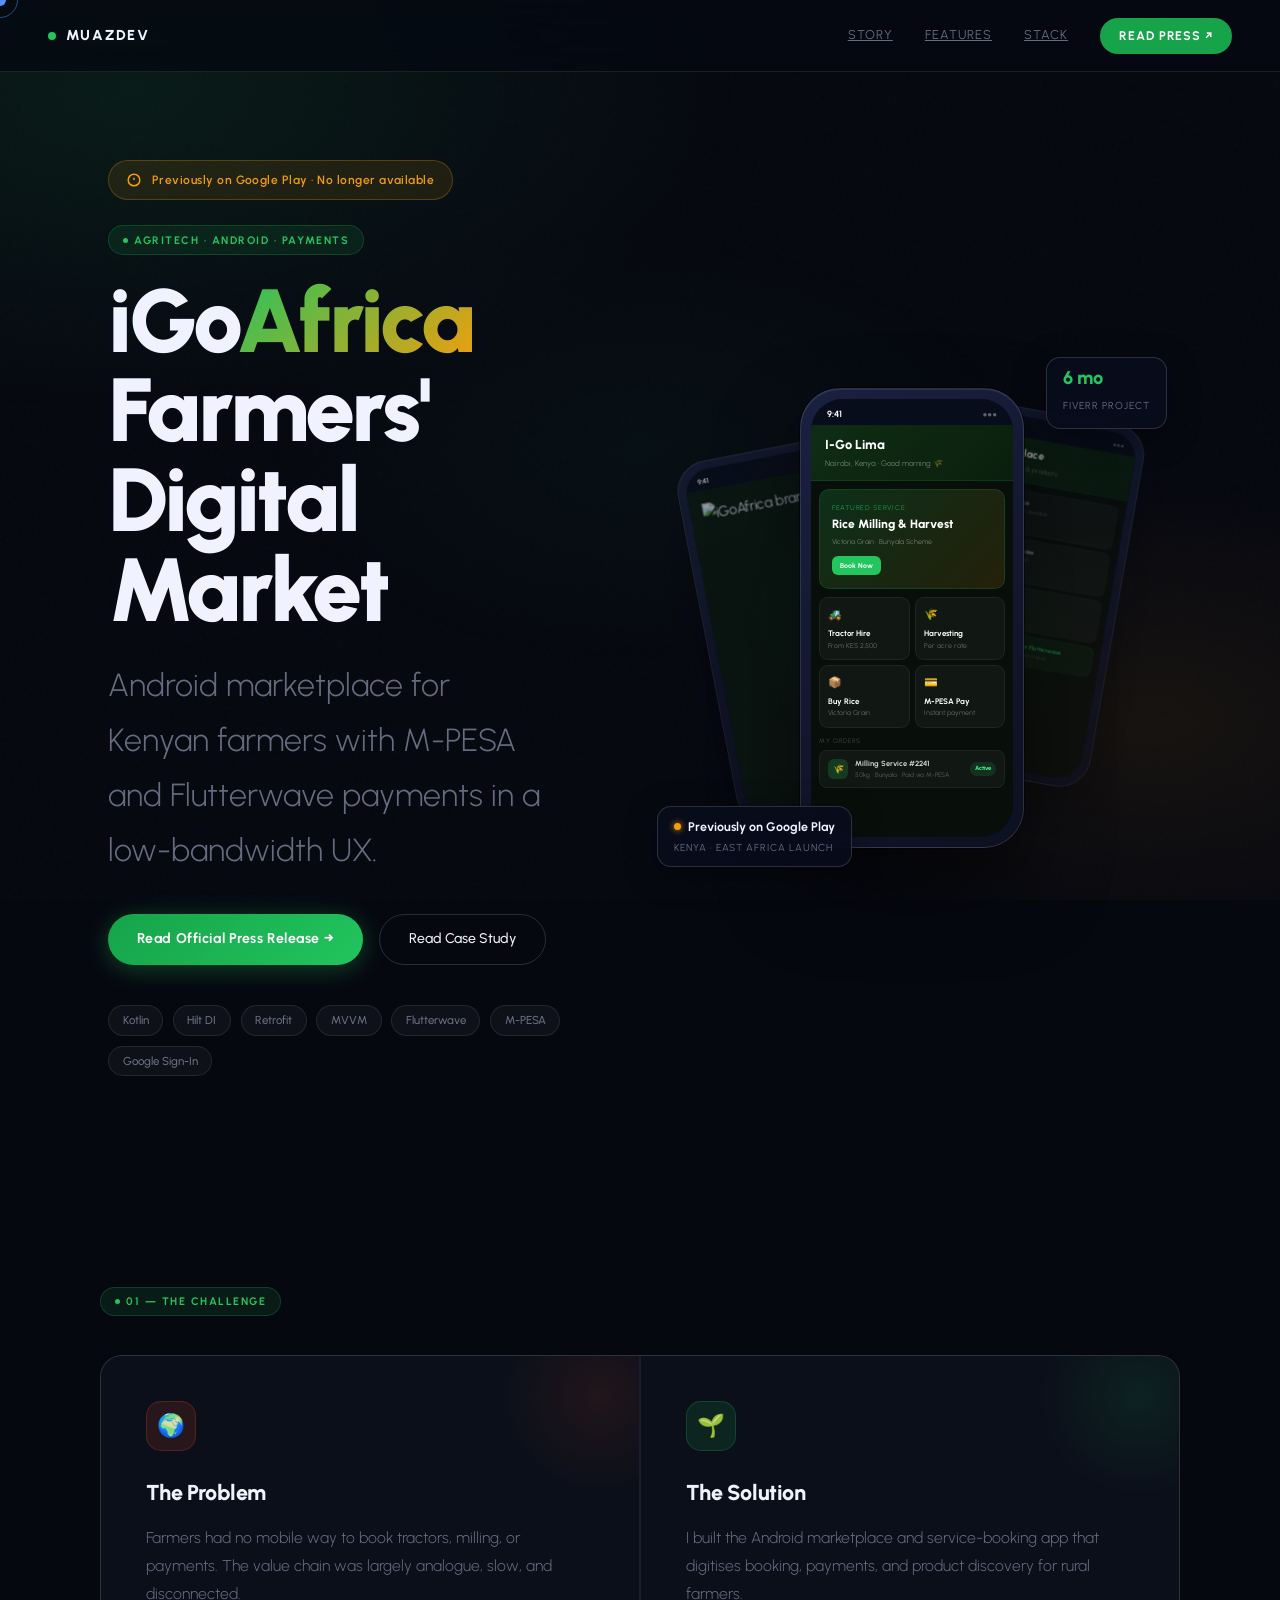
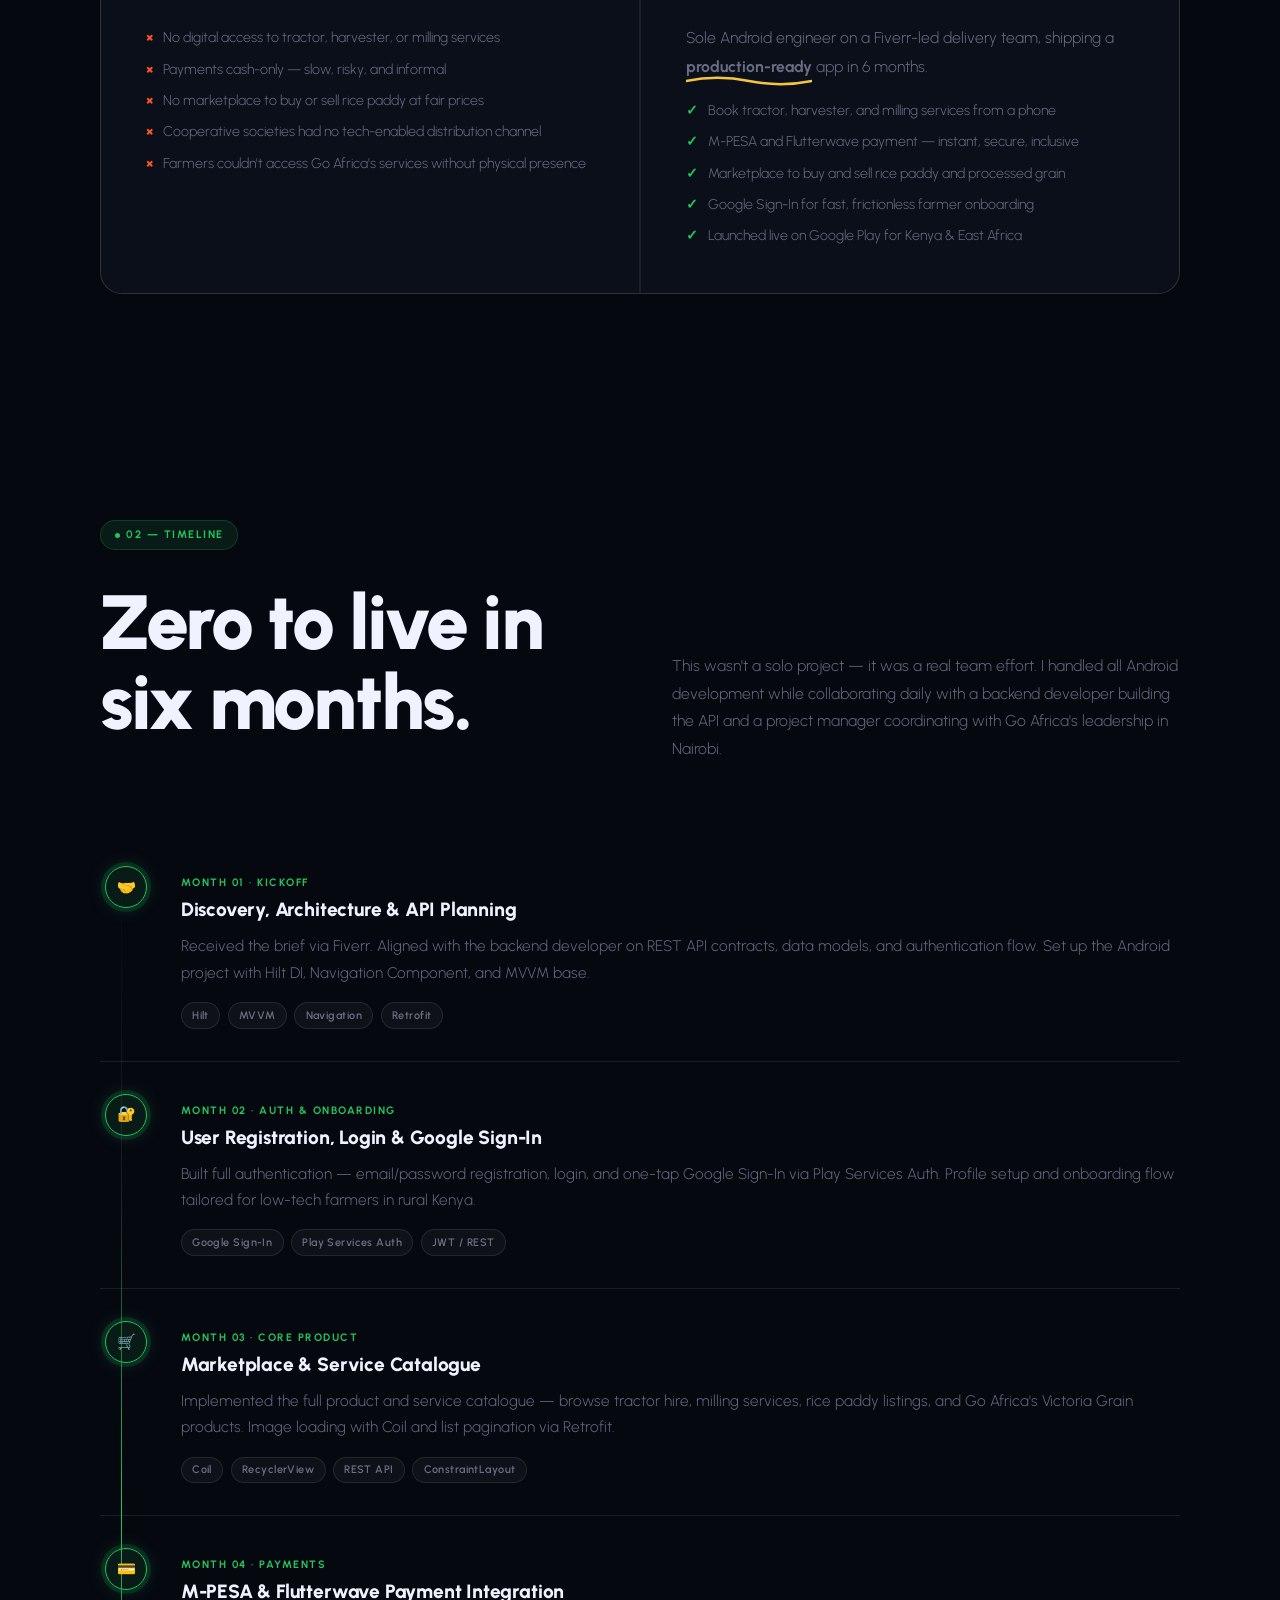
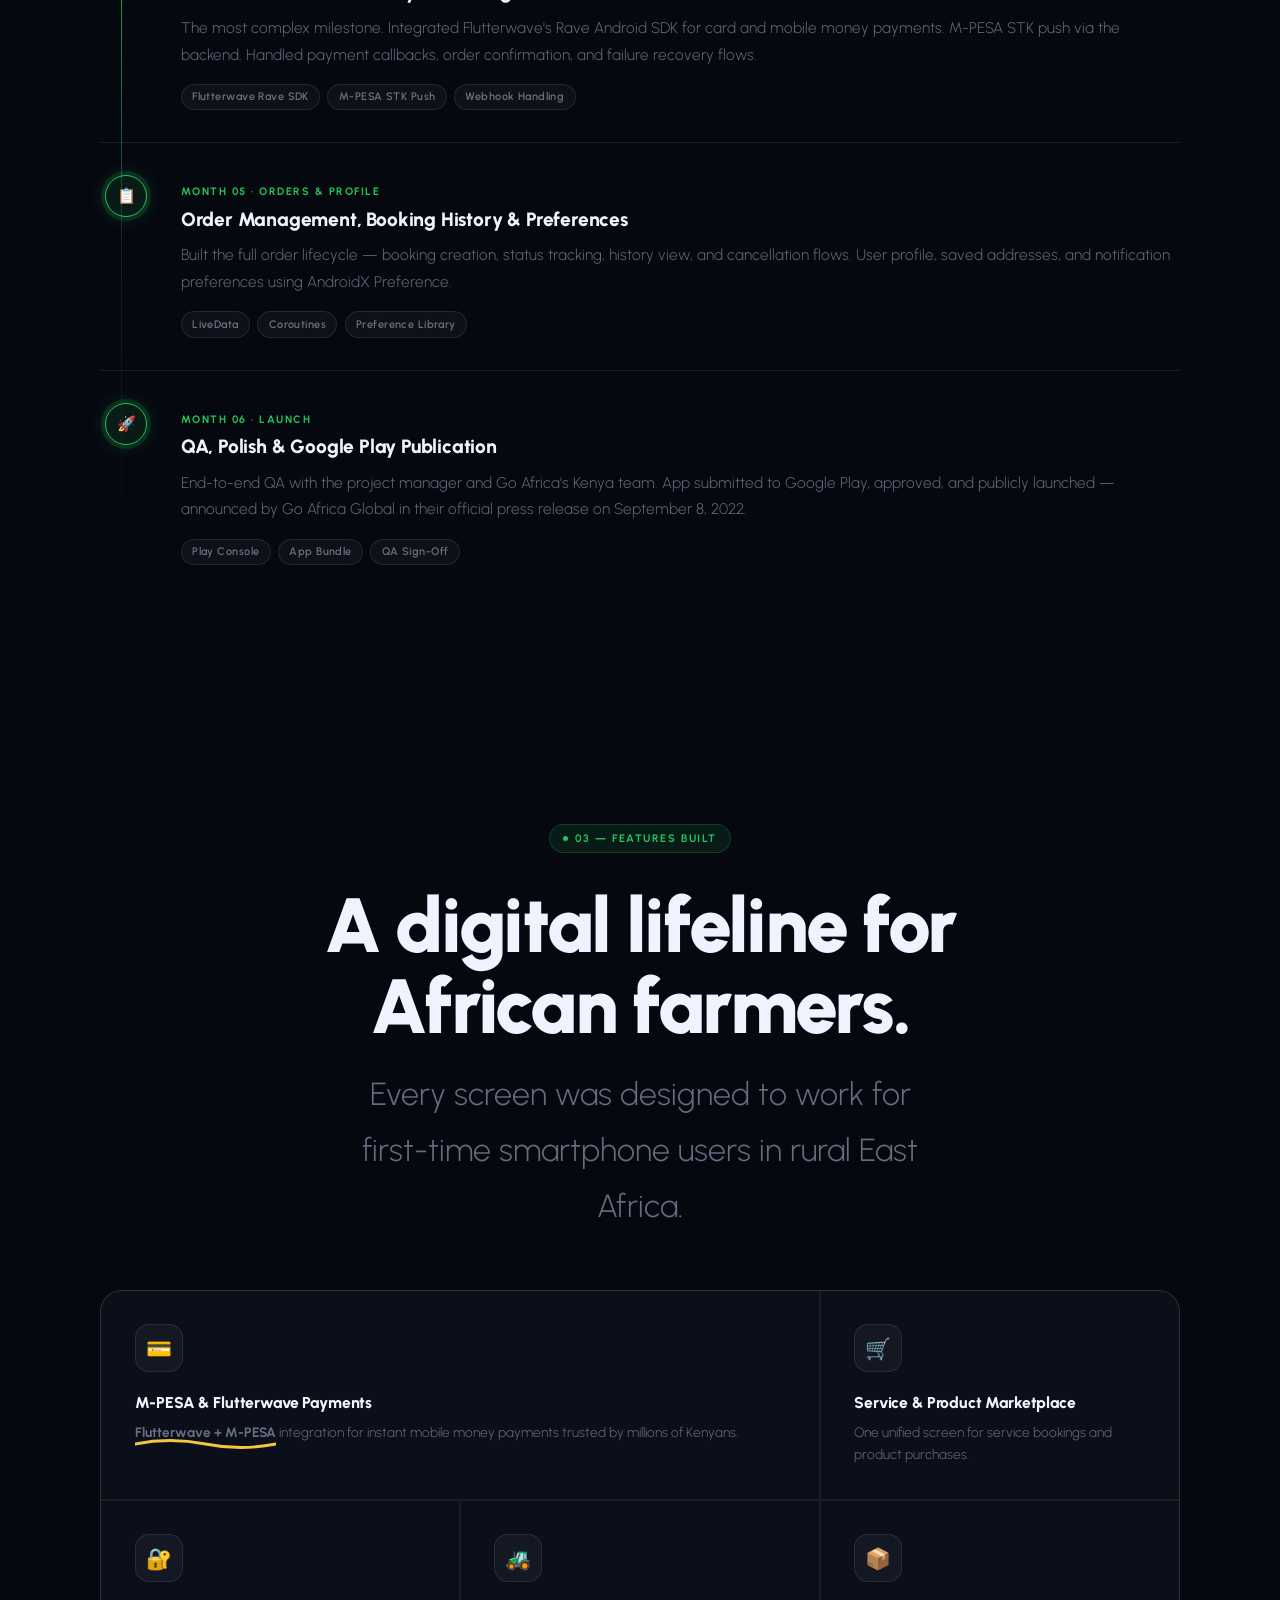
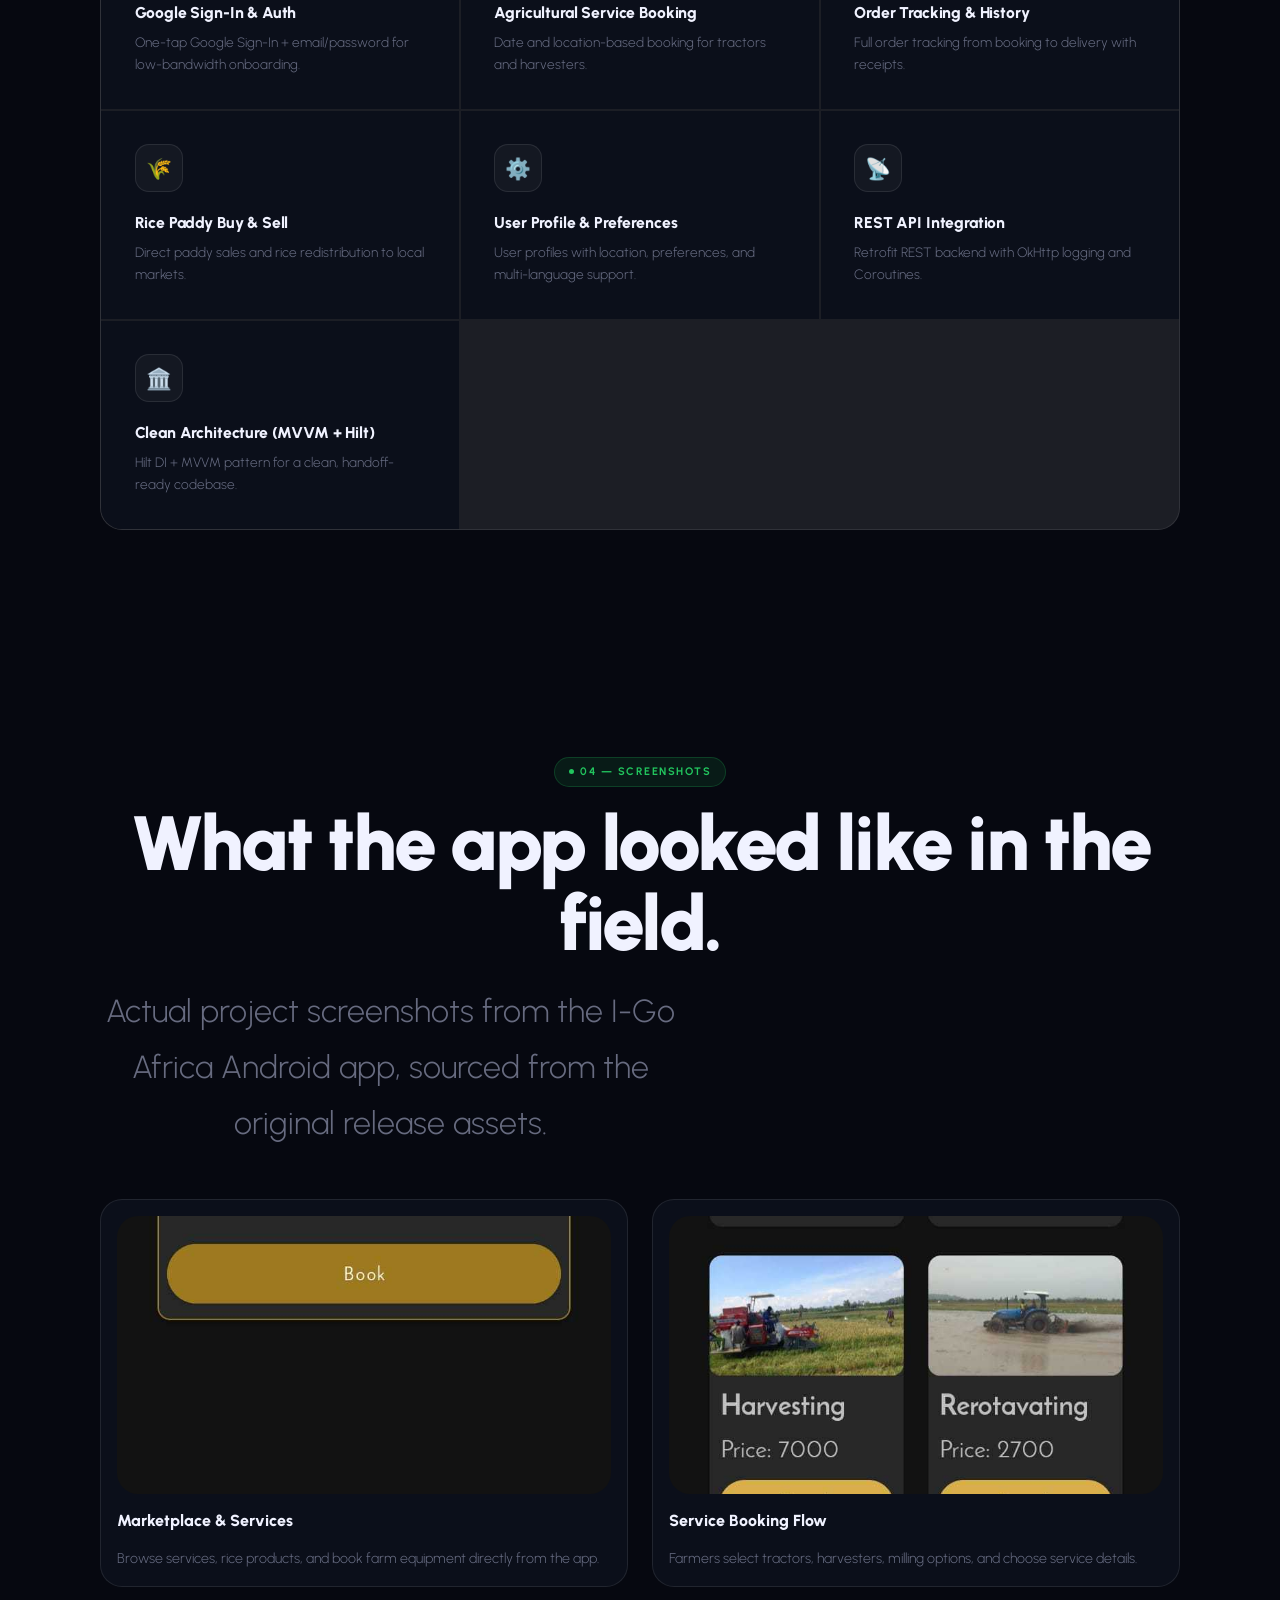
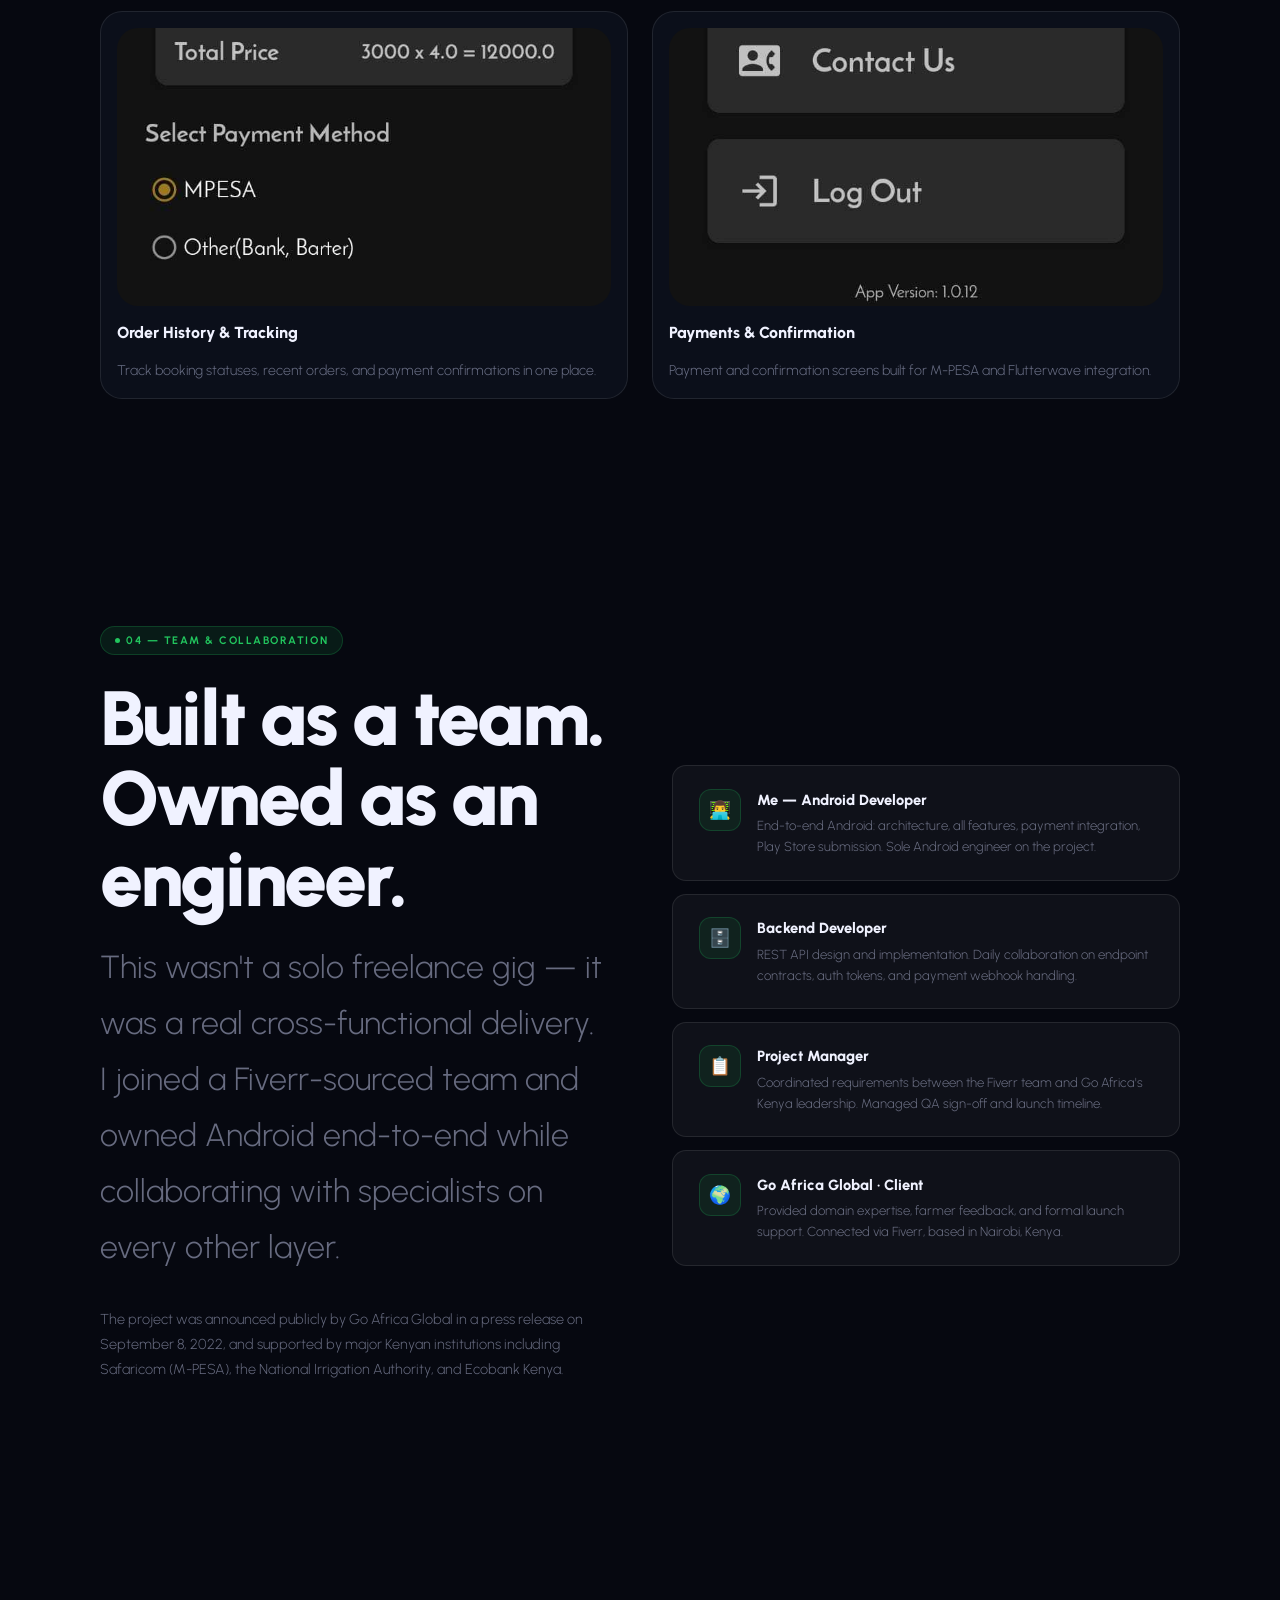
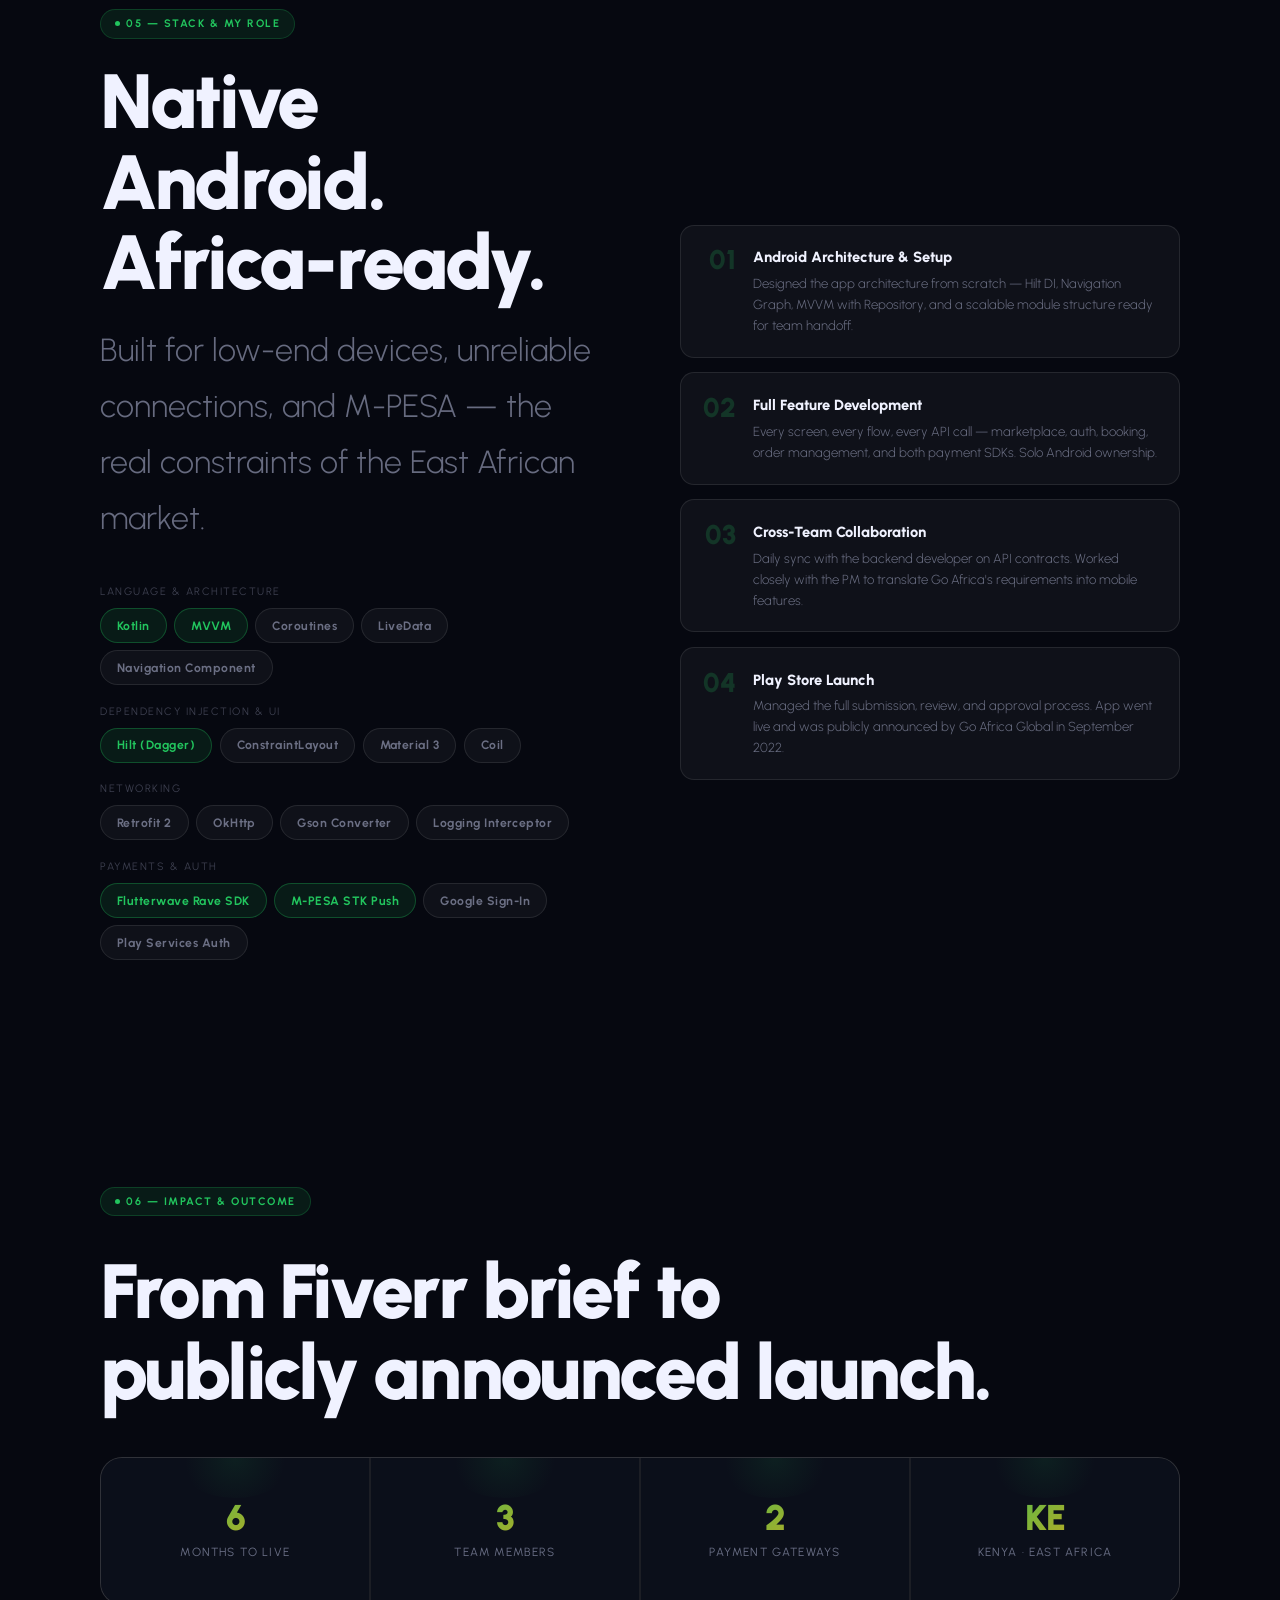
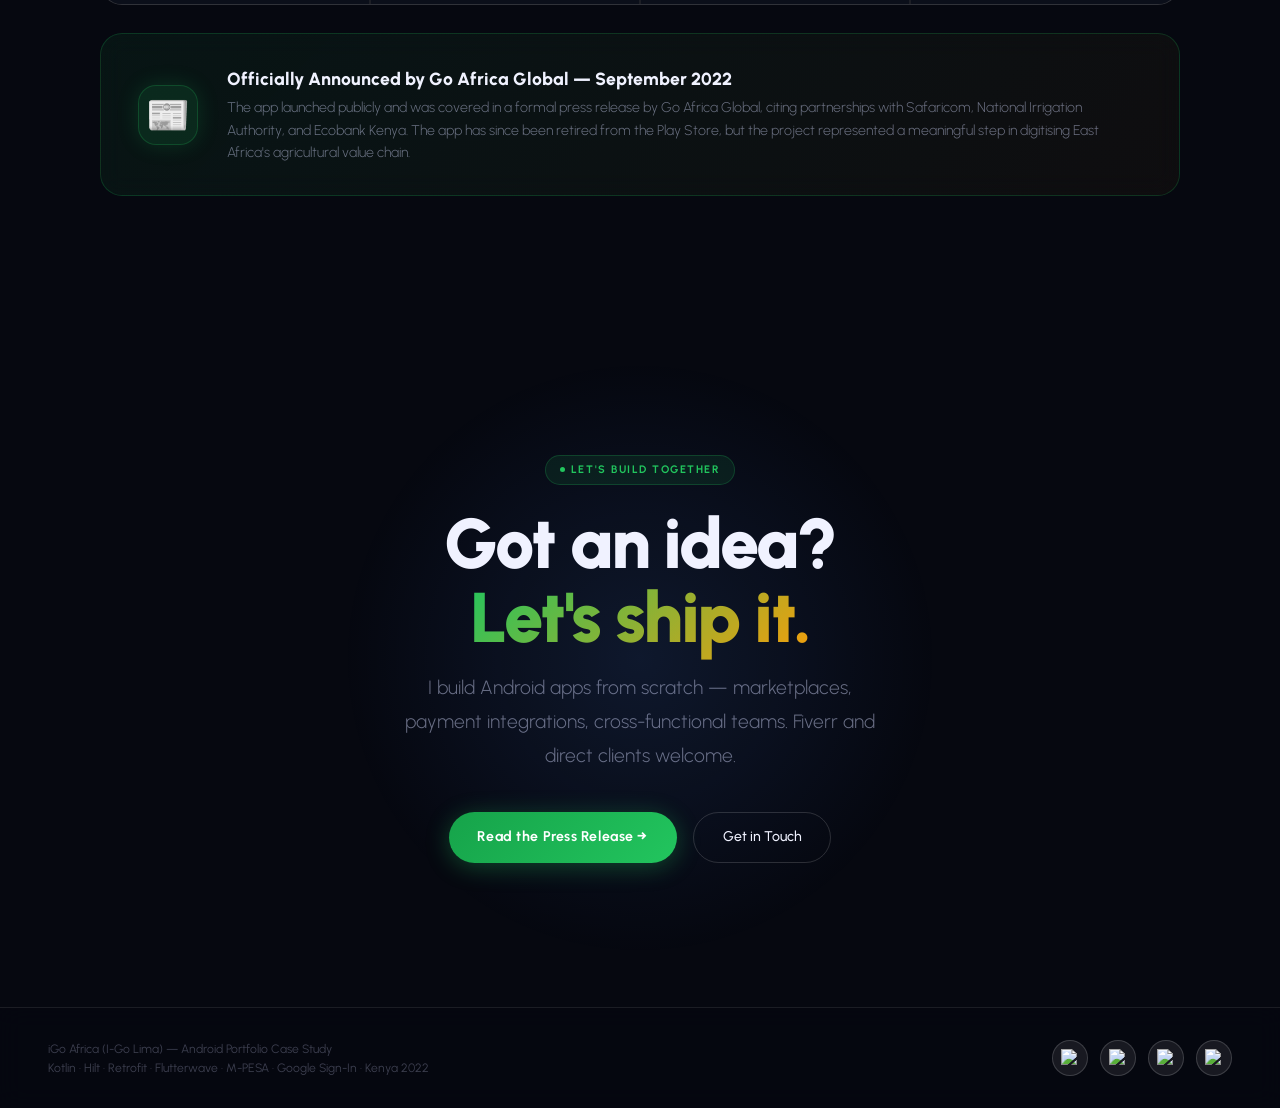
==== commit 0cf1db53: "added app, social links and more reviews" ====
--- a/igoafrica-portfolio.html
+++ b/igoafrica-portfolio.html
@@ -640,8 +640,24 @@
 </section>
 
 <footer>
-  <p>iGo Africa (I-Go Lima) — Android Portfolio Case Study</p>
-  <p>Kotlin · Hilt · Retrofit · Flutterwave · M-PESA · Google Sign-In · Kenya 2022</p>
+  <div>
+    <p>iGo Africa (I-Go Lima) — Android Portfolio Case Study</p>
+    <p>Kotlin · Hilt · Retrofit · Flutterwave · M-PESA · Google Sign-In · Kenya 2022</p>
+  </div>
+  <div class="footer-links">
+    <a class="footer-icon" href="https://www.linkedin.com/in/muazmobiledev/" target="_blank" rel="noopener noreferrer" aria-label="LinkedIn">
+      <img src="https://img.icons8.com/fluency/48/000000/linkedin.png" alt="LinkedIn" />
+    </a>
+    <a class="footer-icon" href="https://medium.com/@muaz_zulfaqar" target="_blank" rel="noopener noreferrer" aria-label="Medium">
+      <img src="https://img.icons8.com/fluency/48/000000/medium-logo.png" alt="Medium" />
+    </a>
+    <a class="footer-icon" href="https://stackoverflow.com/users/14912754/muaz" target="_blank" rel="noopener noreferrer" aria-label="Stack Overflow">
+      <img src="https://img.icons8.com/fluency/48/000000/stackoverflow.png" alt="Stack Overflow" />
+    </a>
+    <a class="footer-icon" href="https://instagram.com/muaz_captures" target="_blank" rel="noopener noreferrer" aria-label="Instagram">
+      <img src="https://img.icons8.com/fluency/48/000000/instagram-new.png" alt="Instagram" />
+    </a>
+  </div>
 </footer>
 
 <script>
--- a/theme.css
+++ b/theme.css
@@ -33,7 +33,11 @@
 nav{position:fixed;top:0;left:0;right:0;z-index:500;display:flex;align-items:center;justify-content:space-between;padding:1.1rem 3rem;background:rgba(6,8,16,0.75);backdrop-filter:blur(24px) saturate(1.8);border-bottom:1px solid var(--border);}
 .nav-logo{font-weight:800;font-size:.9rem;letter-spacing:.12em;text-transform:uppercase;color:var(--text);text-decoration:none;display:flex;align-items:center;gap:.6rem;}
 .nav-dot{width:8px;height:8px;border-radius:50%;background:var(--blue);display:block;animation:pulse 2s infinite;}
-@keyframes pulse{0%,100%{box-shadow:0 0 0 0 var(--glow-blue);}50%{box-shadow:0 0 0 6px transparent;}}
+.nav-toggle{display:none;width:44px;height:44px;border-radius:14px;border:1px solid rgba(255,255,255,.12);background:rgba(255,255,255,.05);color:var(--text);align-items:center;justify-content:center;cursor:pointer;}
+.nav-toggle span{position:relative;display:block;width:18px;height:2px;border-radius:999px;background:var(--text);}
+.nav-toggle span::before,.nav-toggle span::after{content:'';position:absolute;left:0;width:18px;height:2px;border-radius:999px;background:var(--text);transition:transform .25s ease;}
+.nav-toggle span::before{top:-6px;}
+.nav-toggle span::after{top:6px;}
 .nav-links{display:flex;align-items:center;gap:2rem;}
 .nav-link{font-size:.8rem;letter-spacing:.08em;color:var(--muted);text-decoration:underline;transition:color .2s;text-transform:uppercase;}
 .nav-link:hover{color:var(--text);}
@@ -91,7 +95,8 @@
   background-size: 100% 100%;
 }
 /* ── HERO ───────────────────────────────── */
-.hero{min-height:100vh;display:flex;flex-direction:column;align-items:flex-start;gap:1.5rem;padding:10rem 3rem 6rem;max-width:1160px;margin:0 auto;position:relative;z-index:1;}
+.hero{min-height:100vh;display:grid;grid-template-columns:1fr minmax(360px,520px);align-items:center;gap:2.5rem;padding:10rem 3rem 6rem;max-width:1160px;margin:0 auto;position:relative;z-index:1;}
+.hero > div:first-child{max-width:700px;}
 .hero-headline{font-weight:900;font-size:clamp(4rem,7vw,7rem);line-height:1.0;letter-spacing:-.035em;margin-bottom:1.5rem;}
 .intro-line{font-size:1.5rem;font-weight:500;color:var(--text);margin-bottom:.5rem;}
 .hero-actions{display:flex;gap:1rem;flex-wrap:wrap;margin-bottom:2.5rem;}
@@ -103,7 +108,7 @@
 @keyframes cycle{0%{transform:translateY(0);}16%{transform:translateY(0);}20%{transform:translateY(-1.6em);}36%{transform:translateY(-1.6em);}40%{transform:translateY(-3.2em);}56%{transform:translateY(-3.2em);}60%{transform:translateY(-4.8em);}76%{transform:translateY(-4.8em);}80%{transform:translateY(-6.4em);}96%{transform:translateY(-6.4em);}100%{transform:translateY(0);}}
 
 /* ── PHONE CLUSTER (hero visual) ────────── */
-.hero-visual{position:relative;display:flex;justify-content:center;align-items:center;height:580px;}
+.hero-visual{position:relative;display:flex;justify-content:center;align-items:center;height:580px;width:100%;max-width:720px;}
 .phone{width:224px;height:460px;border-radius:40px;padding:10px;position:absolute;overflow:hidden;background:linear-gradient(145deg,#1a2040,#0d1020);border:1.5px solid rgba(255,255,255,0.12);box-shadow:0 0 0 1px rgba(0,0,0,.5),0 40px 80px rgba(0,0,0,.5),inset 0 1px 0 rgba(255,255,255,.08);}
 .phone.main{top:50%;left:50%;transform:translate(-50%,-50%);animation:pf 5s ease-in-out infinite;z-index:3;}
 @keyframes pf{0%,100%{transform:translate(-50%,-50%) translateY(0);}50%{transform:translate(-50%,-50%) translateY(-14px);}}
@@ -146,21 +151,36 @@
 .ctabtns{display:flex;justify-content:center;gap:1rem;flex-wrap:wrap;}
 
 /* ── FOOTER ─────────────────────────────── */
-footer{padding:1.9rem 3rem;display:flex;justify-content:space-between;align-items:center;border-top:1px solid var(--border);background:rgba(6,8,16,.6);backdrop-filter:blur(12px);}
-footer p{font-size:.76rem;color:var(--muted2);}
+footer{padding:1.9rem 3rem;display:flex;justify-content:space-between;align-items:center;border-top:1px solid var(--border);background:rgba(6,8,16,.6);backdrop-filter:blur(12px);flex-wrap:wrap;gap:1rem;}
+footer p{font-size:.76rem;color:var(--muted2);margin:0;}
+footer .footer-links{display:flex;align-items:center;gap:.75rem;flex-wrap:wrap;}
+footer .footer-links a{display:inline-flex;align-items:center;justify-content:center;width:36px;height:36px;border-radius:50%;background:rgba(255,255,255,.08);border:1px solid rgba(255,255,255,.16);text-decoration:none;transition:transform .2s,background .2s;}
+footer .footer-links a:hover{transform:translateY(-2px);background:rgba(255,255,255,.18);}
+footer .footer-links img{width:18px;height:18px;display:block;}
 
 /* ── RESPONSIVE ─────────────────────────── */
 @media(max-width:960px){
+  .hero{grid-template-columns:1fr;}
   .hero-visual{height:360px;}
   .phone.side-l,.phone.side-r{display:none;}
   .feature-grid{grid-template-columns:1fr 1fr;}
   .cta-sec{padding:7rem 1.4rem;}
+  .nav-toggle{display:flex;}
+  .nav-links{display:none;position:absolute;top:100%;right:1.4rem;left:1.4rem;background:rgba(6,8,16,.95);backdrop-filter:blur(20px);border:1px solid rgba(255,255,255,.08);border-radius:18px;flex-direction:column;align-items:flex-start;gap:1rem;padding:1rem 1.2rem;max-height:0;overflow:hidden;opacity:0;transition:max-height .25s ease,opacity .25s ease;}
+  .nav-links.active{display:flex;max-height:320px;opacity:1;}
+  .nav-link,.nav-cta{width:100%;font-size:.78rem;}
+  .nav-cta{justify-content:center;}
 }
 @media(max-width:600px){
   nav{padding:1rem 1.4rem;}
-  .nav-links a:not(.nav-cta){display:none;}
+  .nav-links{right:1rem;left:1rem;}
+  .nav-link,.nav-cta{font-size:.72rem;}
   .hero,.container{padding-left:1.4rem;padding-right:1.4rem;}
   .hero{padding-top:7rem;}
+  .hero > div > div{flex-direction:column;align-items:flex-start;}
+  .hero > div > div img{width:96px;height:96px;}
   .feature-grid{grid-template-columns:1fr;}
+  .section-divider{flex-direction:column;align-items:flex-start;}
+  .section-divider-label{white-space:normal;}
   footer{flex-direction:column;gap:.4rem;text-align:center;}
 }
